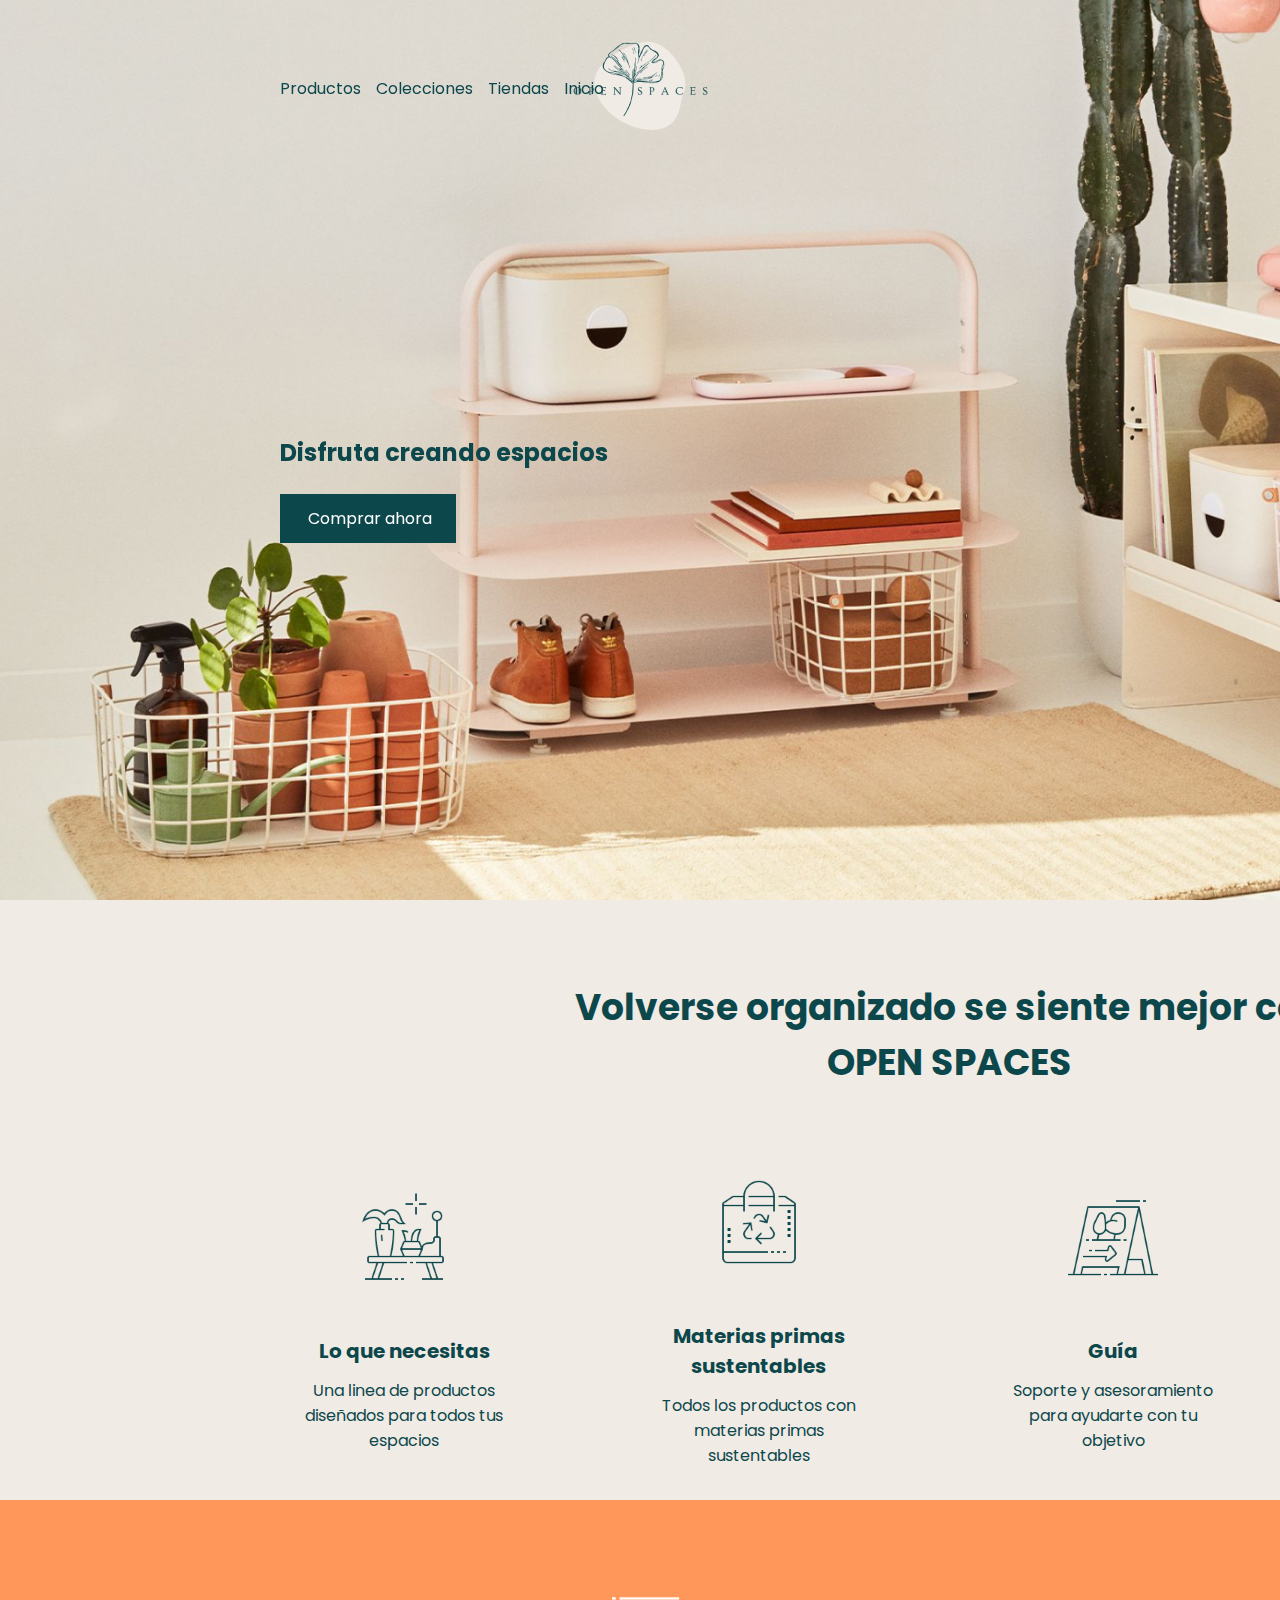
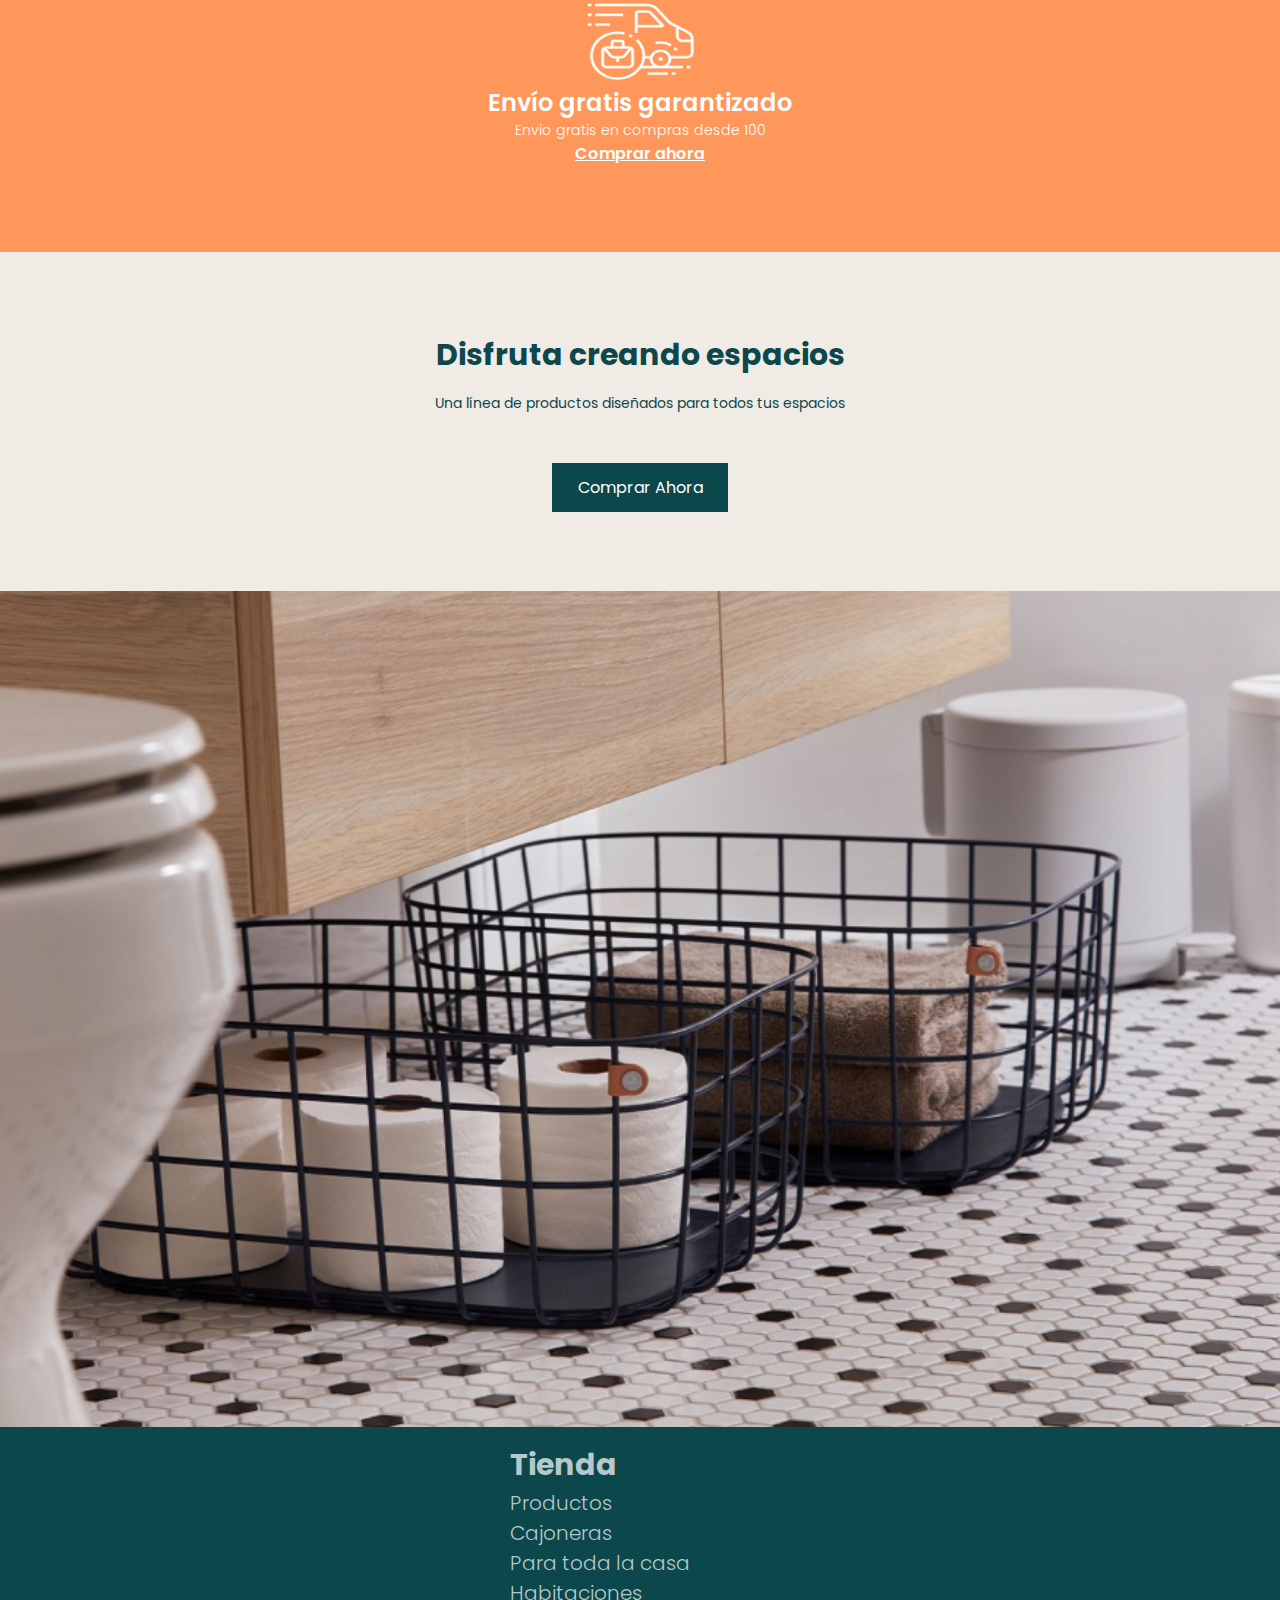
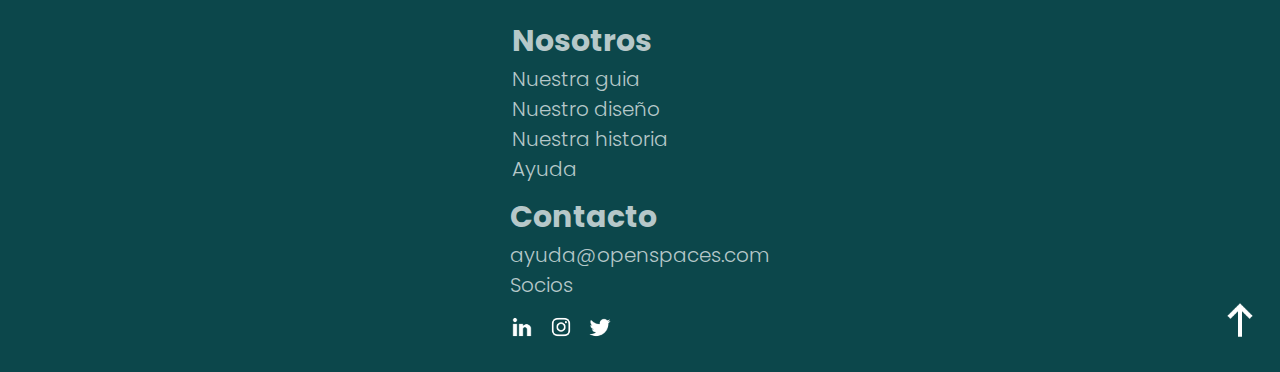
==== docs/index.html @ 7074c09a "module 4 tablet mode done" ====
<!DOCTYPE html>
<html lang="es">
  <head>
    <meta charset="UTF-8" />
    <meta http-equiv="X-UA-Compatible" content="IE=edge" />
    <meta name="viewport" content="width=device-width, initial-scale=1.0" />
    <link rel="preconnect" href="https://fonts.googleapis.com" />
    <link rel="preconnect" href="https://fonts.gstatic.com" crossorigin />
    <link
      href="https://fonts.googleapis.com/css2?family=Hubballi&family=Poppins:wght@400;600&family=Roboto+Slab:wght@300;400&display=swap"
      rel="stylesheet"
    />
    <link rel="stylesheet" href="assets/css/main.css" />
    <title>Evaluation module 1</title>
  </head>
  <body>
    <header class="header">
      <nav class="container">
        <a
          class="container__hamburguer"
          href="https://adalab.es/"
          title="Click here to Adalab's website"
          ><img src="./assets/images/hamburger.png" alt="hamburguer menu icon" />
        </a>

        <ul class="container__menu">
          <li>
            <a
              class="container__menu--menuItem"
              href="https://adalab.es/"
              title="adalab.es"
              >Productos</a
            >
          </li>
          <li>
            <a
              class="container__menu--menuItem"
              href="https://adalab.es/"
              title="adalab.es"
              >Colecciones</a
            >
          </li>
          <li>
            <a
              class="container__menu--menuItem"
              href="https://adalab.es/"
              title="adalab.es"
              >Tiendas</a
            >
          </li>
          <li>
            <a
              class="container__menu--menuItem"
              href="https://adalab.es/"
              title="adalab.es"
              >Inicio</a
            >
          </li>
        </ul>

        <a id="header" class="container__logo"
          ><img src="./assets/images/logo.png" alt="open spaces logo"
        /></a>
      </nav>
      <nav class="module1">
        <h1 class="module1__h1">Disfruta creando espacios</h1>
        <a class="module1__button1" href="https://adalab.es/" title="adalab.es"
          >Comprar ahora</a
        >
      </nav>
    </header>

    <main class="main">
      <section class="module2">
        <div class="module2__title">
          <h2>Volverse organizado se siente mejor con OPEN SPACES</h2>
        </div>

        <div class="module2__gridContainer">
          <article class="module2__gridContainer--article">
            <img src="./assets/images/icon_1.png" alt="dibujo mesa decorada" />
            <h2>Lo que necesitas</h2>
            <p>Una linea de productos diseñados para todos tus espacios</p>
          </article>

          <article class="module2__gridContainer--article">
            <img
              src="./assets/images/Biodegradable bag.png"
              alt="dibujo bolsa biodegradable"
            />
            <h2>Materias primas sustentables</h2>
            <p>Todos los productos con materias primas sustentables</p>
          </article>

          <article class="module2__gridContainer--article">
            <img
              src="./assets/images/Park.png"
              alt="dibujo señal direccion al parque"
            />
            <h2>Guía</h2>
            <p>Soporte y asesoramiento para ayudarte con tu objetivo</p>
          </article>
        </div>
      </section>


      <section class="section3">
        <img
          class="section3__truck"
          src="./assets/images/truck.png"
          alt="truck on the job"
        />
        <h2 class="section3__title">Envío gratis garantizado</h2>
        <h2 class="section3__subtitle">Envio gratis en compras desde 100</h2>
        <a class="section3__button1" href="https://adalab.es/">Comprar ahora</a>
      </section>


      <section class="module4">
        <div class="module4__first">
          <h2>Disfruta creando espacios</h2>
          <p>Una línea de productos diseñados para todos tus espacios</p>
          <a class="module4__first--button3" href="https://adalab.es/"
            >Comprar Ahora
          </a>
        </div>
      </section>
      <section class="section5">
        <div class="section5__bathroom">
          <img
            src="./assets/images/creando-espacios.jpg"
            alt="bathroom floor with baskets"
          />
        </div>
      </section>

    </main>

    <footer class="footer">
      <nav class="footer__shop">
        <h2 class="footer__shop--title">Tienda</h2>
        <ul class="footer__shop--list">
          <li><a href="https://adalab.es">Productos</a></li>

          <li><a href="https://adalab.es">Cajoneras</a></li>

          <li><a href="https://adalab.es">Para toda la casa</a></li>

          <li><a href="https://adalab.es">Habitaciones</a></li>
        </ul>
      </nav>
      <nav class="footer__we">
        <h2 class="footer__we--title">Nosotros</h2>
        <ul class="footer__we--list">
          <li><a href="https://adalab.es">Nuestra guia</a></li>

          <li><a href="https://adalab.es">Nuestro diseño</a></li>

          <li><a href="https://adalab.es">Nuestra historia</a></li>

          <li><a href="https://adalab.es">Ayuda</a></li>
        </ul>
      </nav>

      <nav class="footer__contact">
        <h2 class="footer__contact--title">Contacto</h2>
        <ul>
          <li>ayuda@openspaces.com</li>
          <li><a href="https://adalab.es">Socios</a></li>
        </ul>
        <div class="rrss">
          <a class="rrss__iconorrss" href="https://adalab.es/"
            ><img src="./assets/images/LinkedIn.png" alt="linkdin icon"
          /></a>

          <a class="rrss__iconorrss" href="https://adalab.es/"
            ><img src="./assets/images/instagram.png" alt="instagram icon"
          /></a>

          <a class="rrss__iconorrss" href="https://adalab.es/"
            ><img src="./assets/images/twitter.png" alt="twitter icon"
          /></a>
        </div>
      </nav>
      <a href="#header" class="arrow"><img src="./assets/images/flecha.png" /></a>
    </footer>

  </body>
</html>
---- docs/assets/css/main.css ----
*{box-sizing:border-box;margin:0px;padding:0px}:root{padding:0;margin:0}body{width:100%;height:100%}.module2{background-color:#f0ebe5;color:#0c474b;display:grid;grid-template-columns:1fr;font-family:"Poppins",sans-serif}.module2__title{text-align:center;margin:41px 47px 0 45px}.module2__title h2{font-size:24px;margin-bottom:37px}.module2__gridContainer{display:grid;grid-gap:18px;align-items:center;justify-content:center;text-align:center}.module2__gridContainer--article{width:208px}.module2__gridContainer--article img{width:90px;height:90px;margin-bottom:47px}.module2__gridContainer--article h2{font-size:20px;margin-bottom:12px}.module2__gridContainer--article p{font-size:16px;margin-bottom:18px}.section3{background-color:#ff975a;font-family:"Poppins",sans-serif;color:#fff;-webkit-text-decoration-style:none;text-decoration-style:none;height:352px;display:flex;flex-direction:column;justify-content:center;align-items:center;text-align:center}.section3__truck{height:98px;width:112px}.section3__title{font-size:24px;font-weight:600}.section3__subtitle{font-size:14px;font-weight:300}.section3__button1{font-size:16px;font-weight:600;color:#fff}.module4{font-family:"Poppins",sans-serif;display:flex;flex-direction:column;justify-content:center;align-items:center}.module4__first{height:339px;width:100%;background-color:#f0ebe5;color:#0c474b;display:flex;flex-direction:column;justify-content:center;align-items:center;text-align:center}.module4__first--button3{background-color:#0c474b;color:#fff;font-size:16px;text-decoration:none;width:176px;padding:12px 24px 12px 24px;margin-top:24px}.module4__first h2{font-size:24px;padding-left:27px;padding-right:27px;margin-bottom:15px}.module4__first p{margin-bottom:25px;font-size:14px}.section5__bathroom{display:inline-block}.section5__bathroom img{width:100%}.section5__bathroom{display:flex}.section5__bathroom img{width:100%}@media (min-width: 768px){.module1{justify-content:flex-start;align-items:flex-start;text-align:right;margin-left:147px;width:430px;height:112px}.module1__title{font-size:36px;text-align:left}.module2{grid-template-rows:1fr 1fr;height:600px}.module2__gridContainer{grid-template-columns:1fr 1fr 1fr;text-align:center;padding:50px;padding-bottom:73px}.module2__title{margin-top:80px}.module4__first h2{font-size:30px}}@media (min-width: 768px) and (min-width: 1200px){.module2__gridContainer{margin-left:250px}.module2__title{margin-left:550px}.module2__title h2{width:799px;font-size:36px}.module4{flex-direction:row;justify-content:center}}.header{width:100%;background-image:url(../images/header.jpg);height:100vh;position:relative;background-position-x:center;background-size:cover;background-repeat:no-repeat;background-color:transparent}.container{width:100%;display:flex;flex-direction:row;justify-content:space-between}.container__hamburguer{width:40px;height:40px;position:fixed;top:55px;left:33px}.container__hamburguer img{width:24px;height:24px}.container__logo{width:100%;display:flex;flex-direction:row;justify-content:center;align-items:center;position:center}.container__logo img{width:213px;height:96px;margin-top:19px}.module1{font-family:"Poppins",sans-serif;display:flex;flex-direction:column;align-items:center;position:relative;bottom:-300px}.module1__h1{text-align:center;color:#0c474b;font-size:24px}.module1__button1{background-color:#0c474b;color:#fff;font-size:16px;text-decoration:none;width:176px;padding:12px 24px 12px 24px;margin-top:24px}.container__menu{display:none}@media (min-width: 768px){.container__hamburguer{display:flex;top:75px;left:82px}.container__logo img{justify-content:flex-start;margin-top:39px;position:center}.container .module1{justify-items:flex-start}}@media (min-width: 1200px){.container__hamburguer{display:none}.container__menu{display:flex;flex-direction:row;justify-content:center;align-items:center;font-family:"Poppins",sans-serif;font-size:16px;position:fixed;top:76px;left:280px}.container__menu li{color:#0c474b;text-decoration:none;list-style:none;margin-right:15px}.container__menu a{text-decoration:none;color:#0c474b}.module1{margin-left:280px;align-items:flex-start}}.footer{position:relative;width:100%;height:545px;display:flex;flex-direction:column;justify-content:flex-start;align-items:center;text-align:start;background-color:#0c474b;color:#b6c8c9;font-family:"Poppins",sans-serif;padding-top:15px;padding-bottom:30px}.footer__shop{font-size:20px;padding-bottom:10px;padding-right:80px}.footer__we{font-size:20px;padding-bottom:10px;padding-right:100px}.footer__contact{font-size:20px;padding-bottom:10px}.rrss{padding-top:15px;display:flex;flex-direction:row;justify-content:flex-start;list-style:none}.rrss__iconorrss img{width:24px;height:24px;margin-right:15px}.footer__shop li{list-style:none;text-decoration:none;font-weight:300}.footer__shop a{text-decoration:none;color:#b6c8c9}.footer__we li{list-style:none;text-decoration:none;font-weight:300}.footer__we a{text-decoration:none;color:#b6c8c9}.footer__contact li{list-style:none;font-weight:300}.footer__contact a{text-decoration:none;color:#b6c8c9}.arrow{position:absolute;bottom:20px;right:15px;display:block}.arrow img{width:50px}
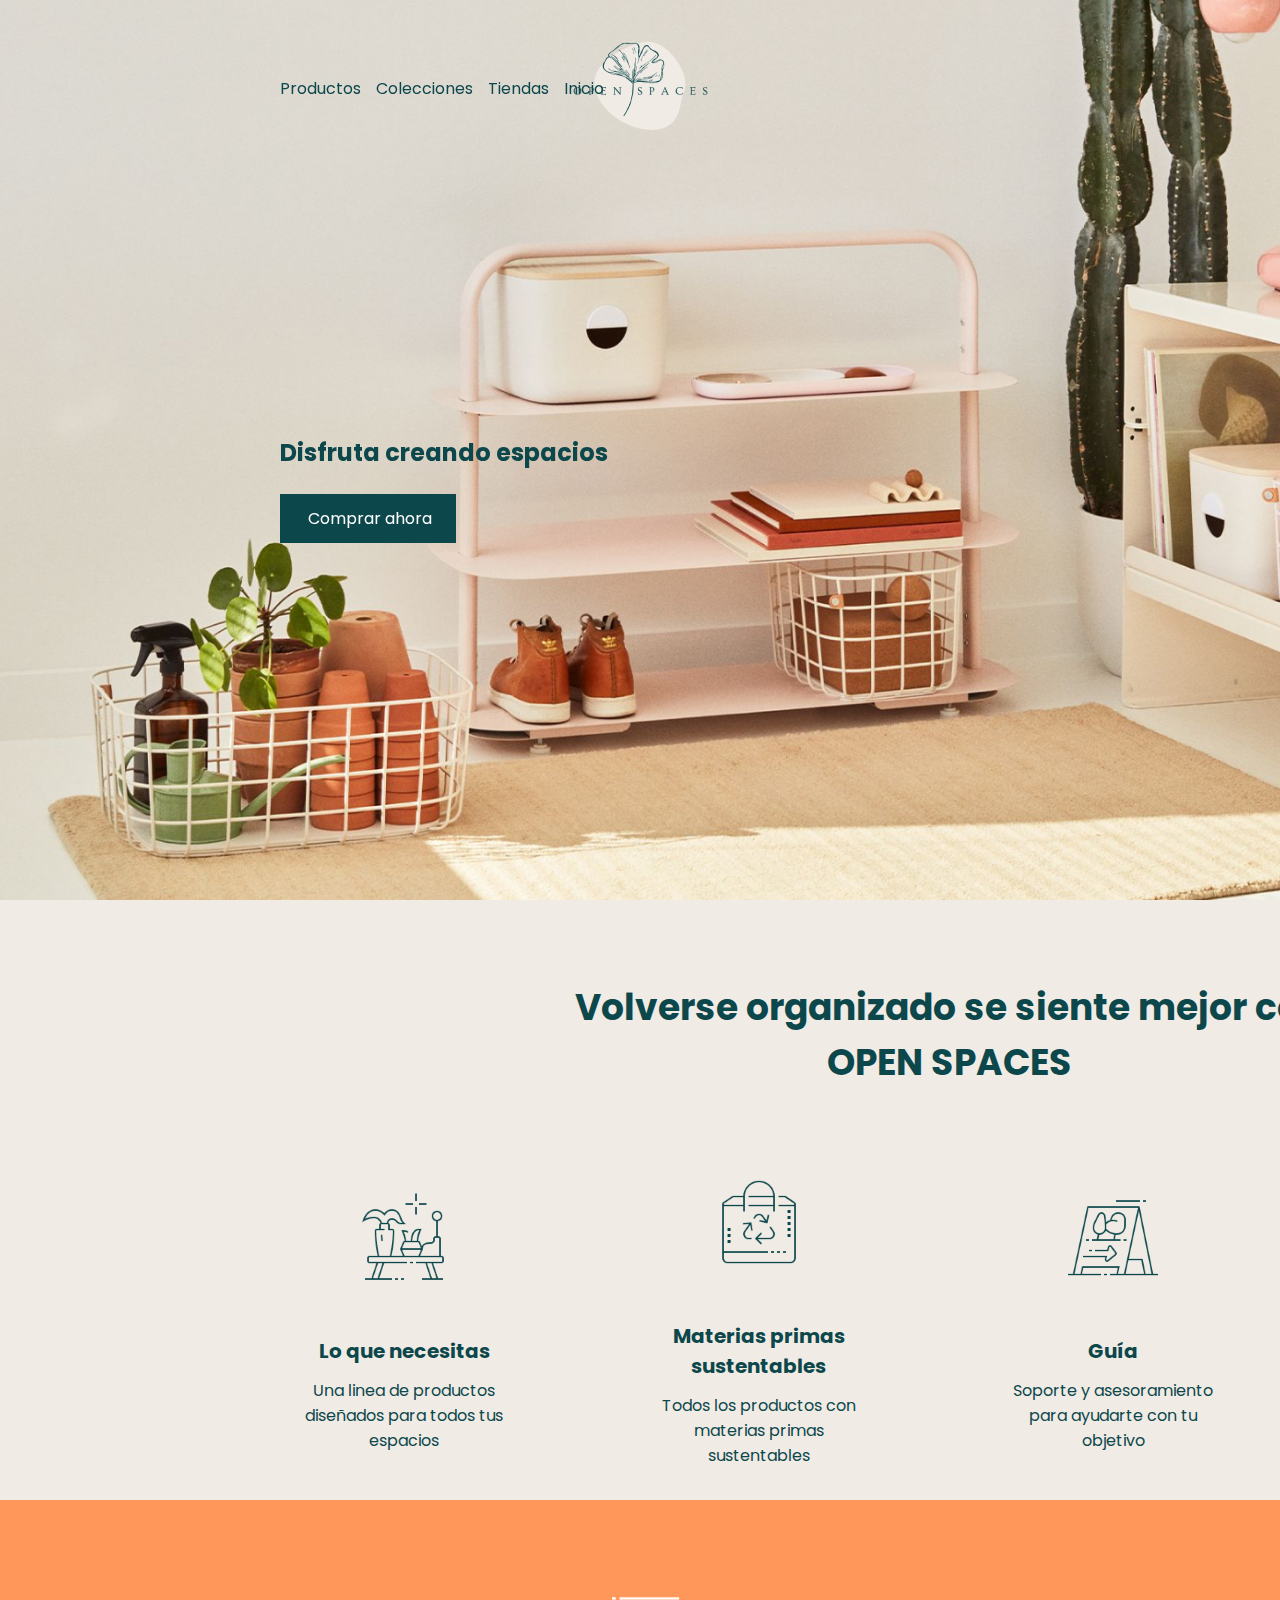
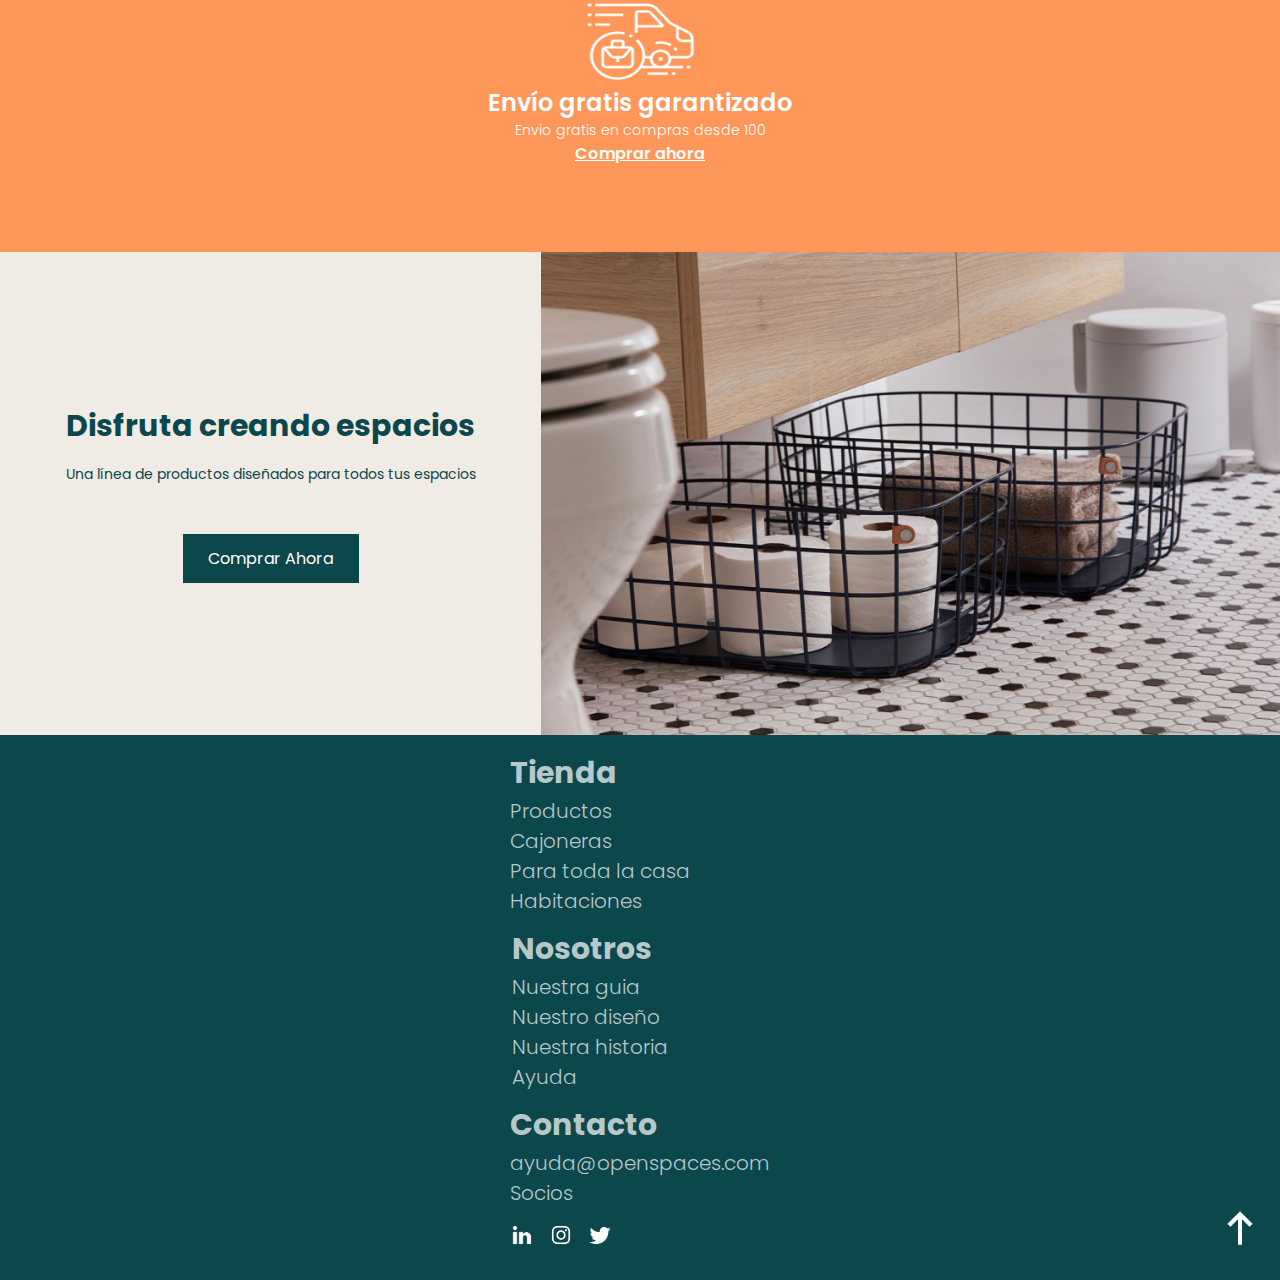
==== commit 7373c89b: "module 4 responsive done" ====
--- a/docs/index.html
+++ b/docs/index.html
@@ -124,8 +124,6 @@
             >Comprar Ahora
           </a>
         </div>
-      </section>
-      <section class="section5">
         <div class="section5__bathroom">
           <img
             src="./assets/images/creando-espacios.jpg"
--- a/docs/assets/css/main.css
+++ b/docs/assets/css/main.css
@@ -1 +1 @@
-*{box-sizing:border-box;margin:0px;padding:0px}:root{padding:0;margin:0}body{width:100%;height:100%}.module2{background-color:#f0ebe5;color:#0c474b;display:grid;grid-template-columns:1fr;font-family:"Poppins",sans-serif}.module2__title{text-align:center;margin:41px 47px 0 45px}.module2__title h2{font-size:24px;margin-bottom:37px}.module2__gridContainer{display:grid;grid-gap:18px;align-items:center;justify-content:center;text-align:center}.module2__gridContainer--article{width:208px}.module2__gridContainer--article img{width:90px;height:90px;margin-bottom:47px}.module2__gridContainer--article h2{font-size:20px;margin-bottom:12px}.module2__gridContainer--article p{font-size:16px;margin-bottom:18px}.section3{background-color:#ff975a;font-family:"Poppins",sans-serif;color:#fff;-webkit-text-decoration-style:none;text-decoration-style:none;height:352px;display:flex;flex-direction:column;justify-content:center;align-items:center;text-align:center}.section3__truck{height:98px;width:112px}.section3__title{font-size:24px;font-weight:600}.section3__subtitle{font-size:14px;font-weight:300}.section3__button1{font-size:16px;font-weight:600;color:#fff}.module4{font-family:"Poppins",sans-serif;display:flex;flex-direction:column;justify-content:center;align-items:center}.module4__first{height:339px;width:100%;background-color:#f0ebe5;color:#0c474b;display:flex;flex-direction:column;justify-content:center;align-items:center;text-align:center}.module4__first--button3{background-color:#0c474b;color:#fff;font-size:16px;text-decoration:none;width:176px;padding:12px 24px 12px 24px;margin-top:24px}.module4__first h2{font-size:24px;padding-left:27px;padding-right:27px;margin-bottom:15px}.module4__first p{margin-bottom:25px;font-size:14px}.section5__bathroom{display:inline-block}.section5__bathroom img{width:100%}.section5__bathroom{display:flex}.section5__bathroom img{width:100%}@media (min-width: 768px){.module1{justify-content:flex-start;align-items:flex-start;text-align:right;margin-left:147px;width:430px;height:112px}.module1__title{font-size:36px;text-align:left}.module2{grid-template-rows:1fr 1fr;height:600px}.module2__gridContainer{grid-template-columns:1fr 1fr 1fr;text-align:center;padding:50px;padding-bottom:73px}.module2__title{margin-top:80px}.module4__first h2{font-size:30px}}@media (min-width: 768px) and (min-width: 1200px){.module2__gridContainer{margin-left:250px}.module2__title{margin-left:550px}.module2__title h2{width:799px;font-size:36px}.module4{flex-direction:row;justify-content:center}}.header{width:100%;background-image:url(../images/header.jpg);height:100vh;position:relative;background-position-x:center;background-size:cover;background-repeat:no-repeat;background-color:transparent}.container{width:100%;display:flex;flex-direction:row;justify-content:space-between}.container__hamburguer{width:40px;height:40px;position:fixed;top:55px;left:33px}.container__hamburguer img{width:24px;height:24px}.container__logo{width:100%;display:flex;flex-direction:row;justify-content:center;align-items:center;position:center}.container__logo img{width:213px;height:96px;margin-top:19px}.module1{font-family:"Poppins",sans-serif;display:flex;flex-direction:column;align-items:center;position:relative;bottom:-300px}.module1__h1{text-align:center;color:#0c474b;font-size:24px}.module1__button1{background-color:#0c474b;color:#fff;font-size:16px;text-decoration:none;width:176px;padding:12px 24px 12px 24px;margin-top:24px}.container__menu{display:none}@media (min-width: 768px){.container__hamburguer{display:flex;top:75px;left:82px}.container__logo img{justify-content:flex-start;margin-top:39px;position:center}.container .module1{justify-items:flex-start}}@media (min-width: 1200px){.container__hamburguer{display:none}.container__menu{display:flex;flex-direction:row;justify-content:center;align-items:center;font-family:"Poppins",sans-serif;font-size:16px;position:fixed;top:76px;left:280px}.container__menu li{color:#0c474b;text-decoration:none;list-style:none;margin-right:15px}.container__menu a{text-decoration:none;color:#0c474b}.module1{margin-left:280px;align-items:flex-start}}.footer{position:relative;width:100%;height:545px;display:flex;flex-direction:column;justify-content:flex-start;align-items:center;text-align:start;background-color:#0c474b;color:#b6c8c9;font-family:"Poppins",sans-serif;padding-top:15px;padding-bottom:30px}.footer__shop{font-size:20px;padding-bottom:10px;padding-right:80px}.footer__we{font-size:20px;padding-bottom:10px;padding-right:100px}.footer__contact{font-size:20px;padding-bottom:10px}.rrss{padding-top:15px;display:flex;flex-direction:row;justify-content:flex-start;list-style:none}.rrss__iconorrss img{width:24px;height:24px;margin-right:15px}.footer__shop li{list-style:none;text-decoration:none;font-weight:300}.footer__shop a{text-decoration:none;color:#b6c8c9}.footer__we li{list-style:none;text-decoration:none;font-weight:300}.footer__we a{text-decoration:none;color:#b6c8c9}.footer__contact li{list-style:none;font-weight:300}.footer__contact a{text-decoration:none;color:#b6c8c9}.arrow{position:absolute;bottom:20px;right:15px;display:block}.arrow img{width:50px}
+*{box-sizing:border-box;margin:0px;padding:0px}:root{padding:0;margin:0}body{width:100%;height:100%}.module2{background-color:#f0ebe5;color:#0c474b;display:grid;grid-template-columns:1fr;font-family:"Poppins",sans-serif}.module2__title{text-align:center;margin:41px 47px 0 45px}.module2__title h2{font-size:24px;margin-bottom:37px}.module2__gridContainer{display:grid;grid-gap:18px;align-items:center;justify-content:center;text-align:center}.module2__gridContainer--article{width:208px}.module2__gridContainer--article img{width:90px;height:90px;margin-bottom:47px}.module2__gridContainer--article h2{font-size:20px;margin-bottom:12px}.module2__gridContainer--article p{font-size:16px;margin-bottom:18px}.section3{background-color:#ff975a;font-family:"Poppins",sans-serif;color:#fff;-webkit-text-decoration-style:none;text-decoration-style:none;height:352px;display:flex;flex-direction:column;justify-content:center;align-items:center;text-align:center}.section3__truck{height:98px;width:112px}.section3__title{font-size:24px;font-weight:600}.section3__subtitle{font-size:14px;font-weight:300}.section3__button1{font-size:16px;font-weight:600;color:#fff}.module4{font-family:"Poppins",sans-serif;display:flex;flex-direction:column;justify-content:center;align-items:center}.module4__first{height:339px;width:100%;background-color:#f0ebe5;color:#0c474b;display:flex;flex-direction:column;justify-content:center;align-items:center;text-align:center}.module4__first--button3{background-color:#0c474b;color:#fff;font-size:16px;text-decoration:none;width:176px;padding:12px 24px 12px 24px;margin-top:24px}.module4__first h2{font-size:24px;padding-left:27px;padding-right:27px;margin-bottom:15px}.module4__first p{margin-bottom:25px;font-size:14px}.section5__bathroom{display:flex}.section5__bathroom img{width:100%}.section5__bathroom{display:flex}.section5__bathroom img{width:100%}@media (min-width: 768px){.module1{justify-content:flex-start;align-items:flex-start;text-align:right;margin-left:147px;width:430px;height:112px}.module1__title{font-size:36px;text-align:left}.module2{grid-template-rows:1fr 1fr;height:600px}.module2__gridContainer{grid-template-columns:1fr 1fr 1fr;text-align:center;padding:50px;padding-bottom:73px}.module2__title{margin-top:80px}.module4__first h2{font-size:30px}}@media (min-width: 768px) and (min-width: 1200px){.module2__gridContainer{margin-left:250px}.module2__title{margin-left:550px}.module2__title h2{width:799px;font-size:36px}.module4{background-color:#f0ebe5;display:flex;flex-direction:row}.module4__first{width:50%;height:100%}}.header{width:100%;background-image:url(../images/header.jpg);height:100vh;position:relative;background-position-x:center;background-size:cover;background-repeat:no-repeat;background-color:transparent}.container{width:100%;display:flex;flex-direction:row;justify-content:space-between}.container__hamburguer{width:40px;height:40px;position:fixed;top:55px;left:33px}.container__hamburguer img{width:24px;height:24px}.container__logo{width:100%;display:flex;flex-direction:row;justify-content:center;align-items:center;position:center}.container__logo img{width:213px;height:96px;margin-top:19px}.module1{font-family:"Poppins",sans-serif;display:flex;flex-direction:column;align-items:center;position:relative;bottom:-300px}.module1__h1{text-align:center;color:#0c474b;font-size:24px}.module1__button1{background-color:#0c474b;color:#fff;font-size:16px;text-decoration:none;width:176px;padding:12px 24px 12px 24px;margin-top:24px}.container__menu{display:none}@media (min-width: 768px){.container__hamburguer{display:flex;top:75px;left:82px}.container__logo img{justify-content:flex-start;margin-top:39px;position:center}.container .module1{justify-items:flex-start}}@media (min-width: 1200px){.container__hamburguer{display:none}.container__menu{display:flex;flex-direction:row;justify-content:center;align-items:center;font-family:"Poppins",sans-serif;font-size:16px;position:fixed;top:76px;left:280px}.container__menu li{color:#0c474b;text-decoration:none;list-style:none;margin-right:15px}.container__menu a{text-decoration:none;color:#0c474b}.module1{margin-left:280px;align-items:flex-start}}.footer{position:relative;width:100%;height:545px;display:flex;flex-direction:column;justify-content:flex-start;align-items:center;text-align:start;background-color:#0c474b;color:#b6c8c9;font-family:"Poppins",sans-serif;padding-top:15px;padding-bottom:30px}.footer__shop{font-size:20px;padding-bottom:10px;padding-right:80px}.footer__we{font-size:20px;padding-bottom:10px;padding-right:100px}.footer__contact{font-size:20px;padding-bottom:10px}.rrss{padding-top:15px;display:flex;flex-direction:row;justify-content:flex-start;list-style:none}.rrss__iconorrss img{width:24px;height:24px;margin-right:15px}.footer__shop li{list-style:none;text-decoration:none;font-weight:300}.footer__shop a{text-decoration:none;color:#b6c8c9}.footer__we li{list-style:none;text-decoration:none;font-weight:300}.footer__we a{text-decoration:none;color:#b6c8c9}.footer__contact li{list-style:none;font-weight:300}.footer__contact a{text-decoration:none;color:#b6c8c9}.arrow{position:absolute;bottom:20px;right:15px;display:block}.arrow img{width:50px}
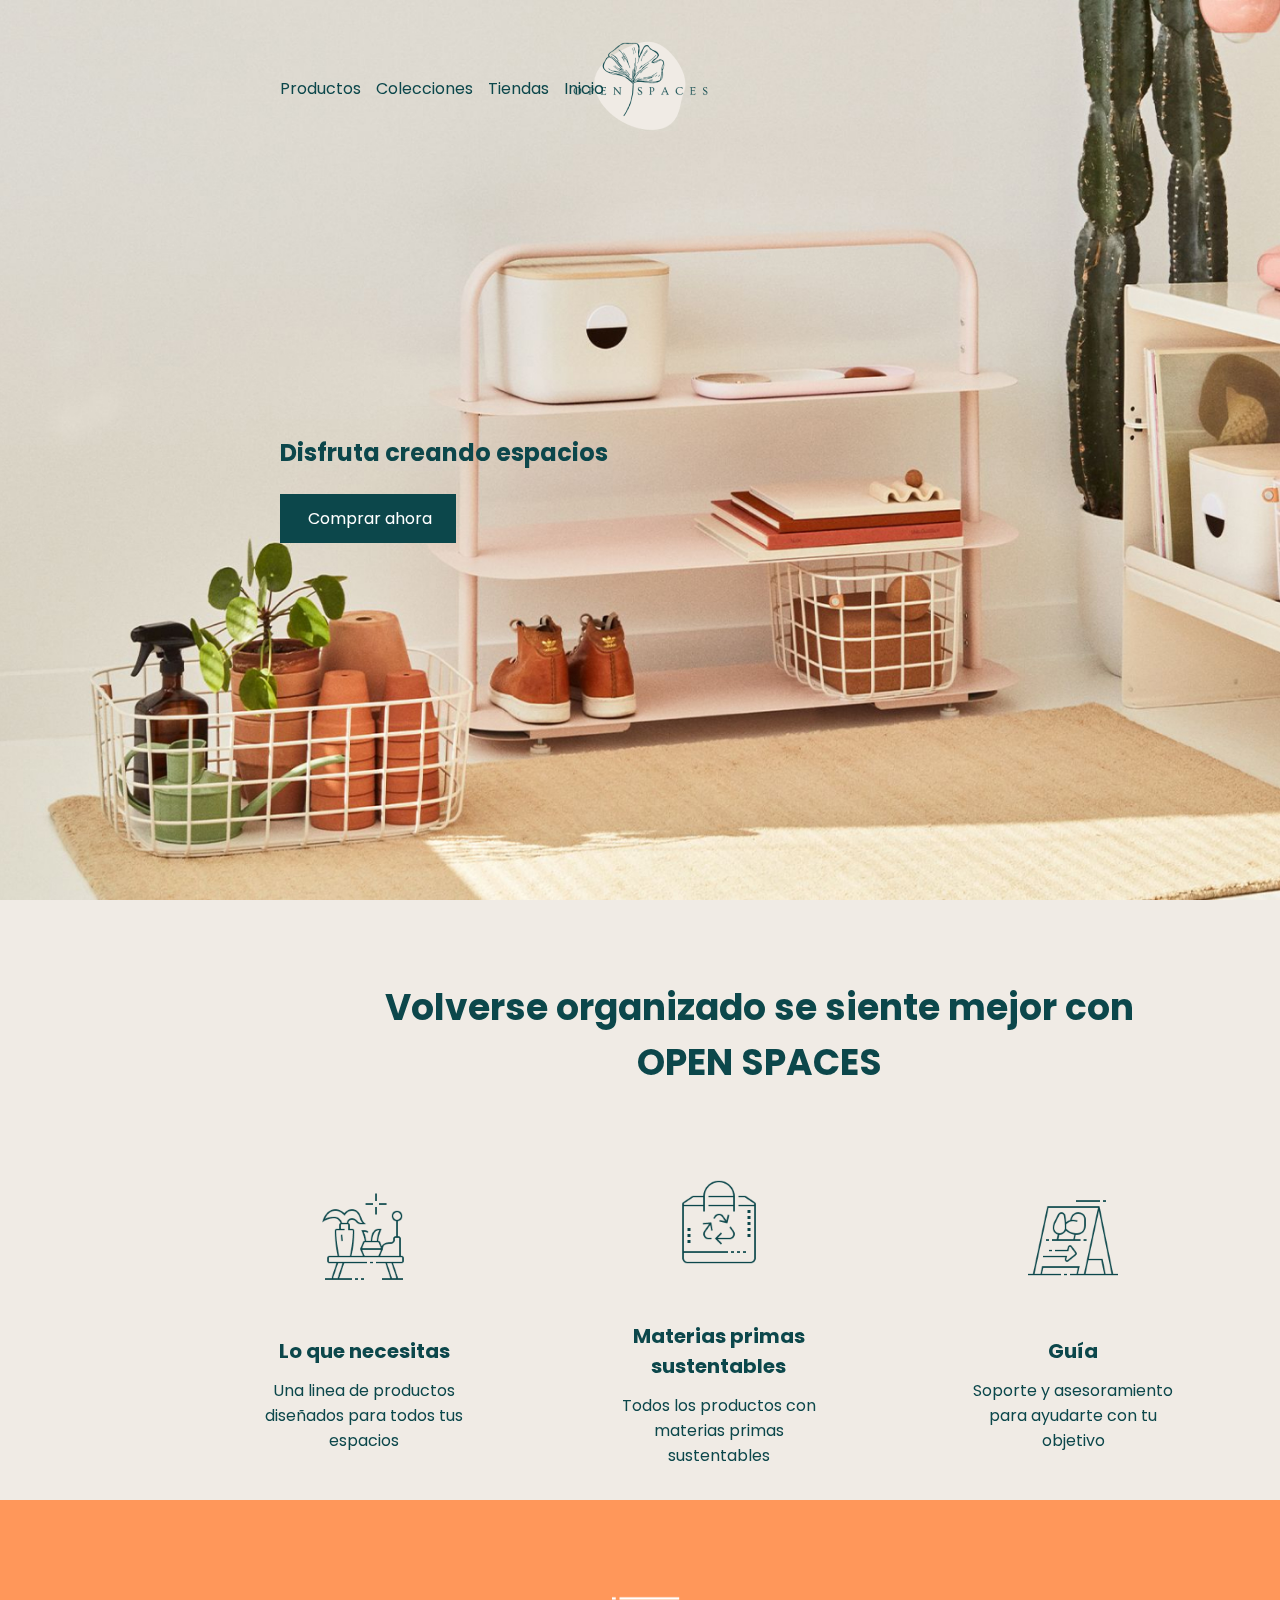
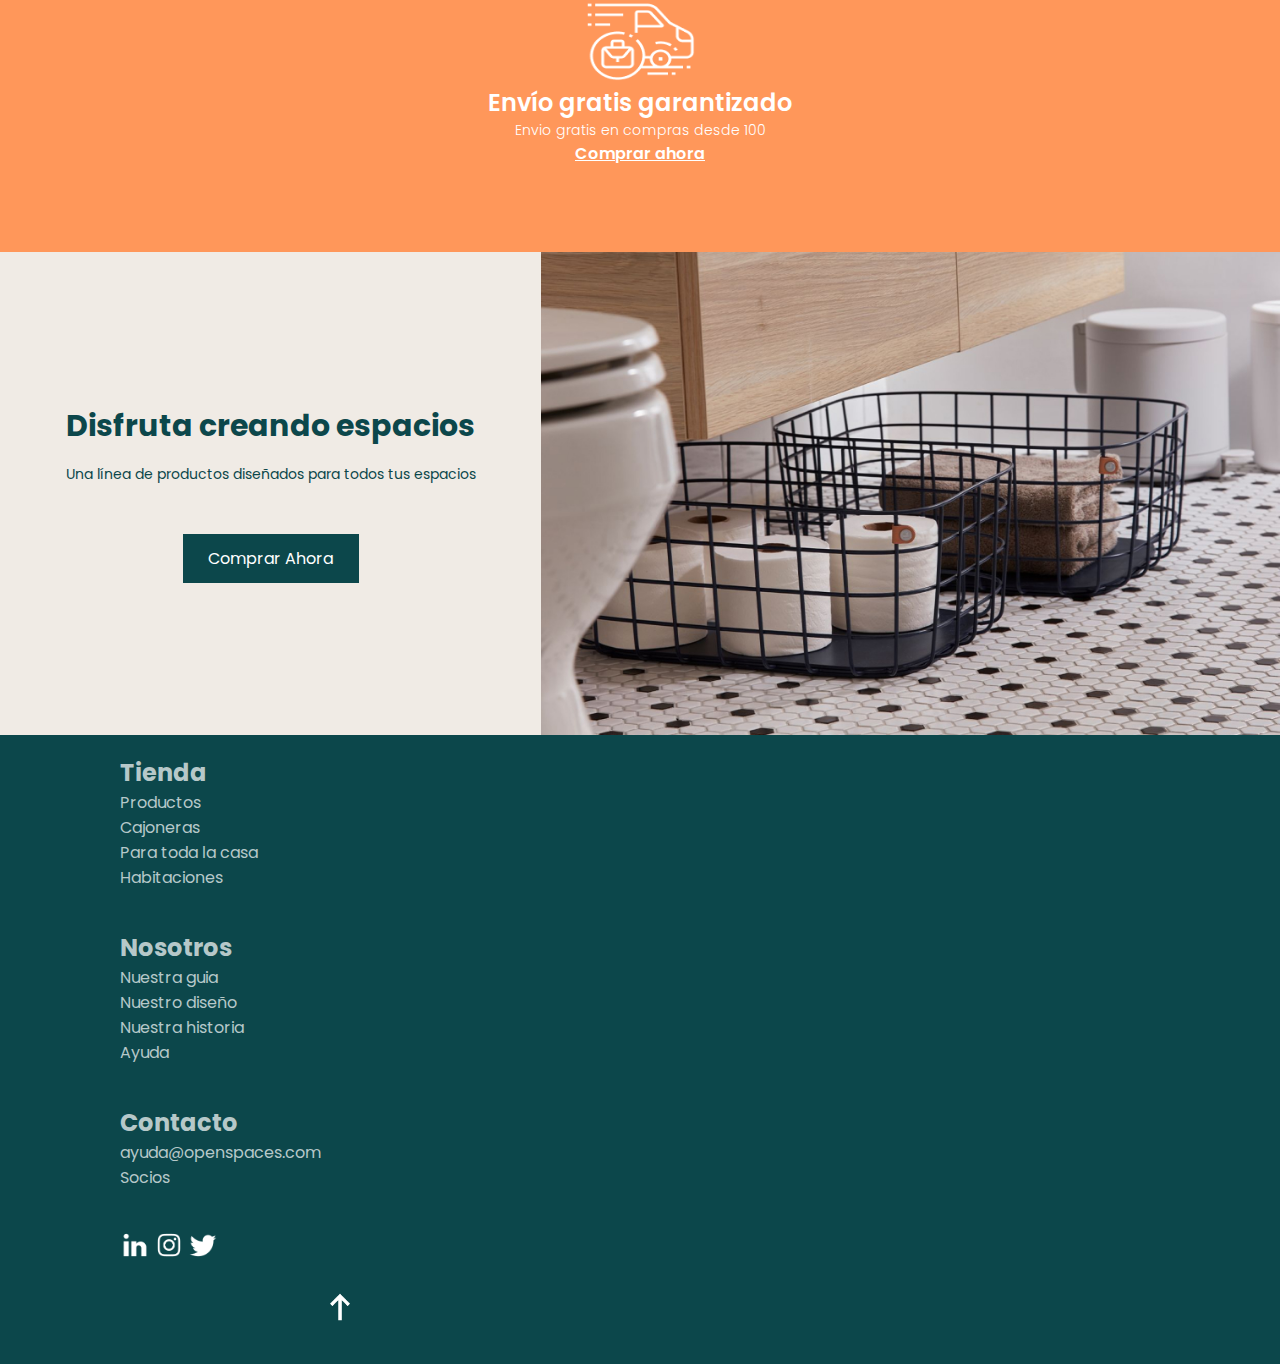
==== commit 386922f3: "finish footer movile" ====
--- a/docs/index.html
+++ b/docs/index.html
@@ -166,6 +166,9 @@
           <li>ayuda@openspaces.com</li>
           <li><a href="https://adalab.es">Socios</a></li>
         </ul>
+      </nav>
+
+      <nav>
         <div class="rrss">
           <a class="rrss__iconorrss" href="https://adalab.es/"
             ><img src="./assets/images/LinkedIn.png" alt="linkdin icon"
--- a/docs/assets/css/main.css
+++ b/docs/assets/css/main.css
@@ -1 +1 @@
-*{box-sizing:border-box;margin:0px;padding:0px}:root{padding:0;margin:0}body{width:100%;height:100%}.module2{background-color:#f0ebe5;color:#0c474b;display:grid;grid-template-columns:1fr;font-family:"Poppins",sans-serif}.module2__title{text-align:center;margin:41px 47px 0 45px}.module2__title h2{font-size:24px;margin-bottom:37px}.module2__gridContainer{display:grid;grid-gap:18px;align-items:center;justify-content:center;text-align:center}.module2__gridContainer--article{width:208px}.module2__gridContainer--article img{width:90px;height:90px;margin-bottom:47px}.module2__gridContainer--article h2{font-size:20px;margin-bottom:12px}.module2__gridContainer--article p{font-size:16px;margin-bottom:18px}.section3{background-color:#ff975a;font-family:"Poppins",sans-serif;color:#fff;-webkit-text-decoration-style:none;text-decoration-style:none;height:352px;display:flex;flex-direction:column;justify-content:center;align-items:center;text-align:center}.section3__truck{height:98px;width:112px}.section3__title{font-size:24px;font-weight:600}.section3__subtitle{font-size:14px;font-weight:300}.section3__button1{font-size:16px;font-weight:600;color:#fff}.module4{font-family:"Poppins",sans-serif;display:flex;flex-direction:column;justify-content:center;align-items:center}.module4__first{height:339px;width:100%;background-color:#f0ebe5;color:#0c474b;display:flex;flex-direction:column;justify-content:center;align-items:center;text-align:center}.module4__first--button3{background-color:#0c474b;color:#fff;font-size:16px;text-decoration:none;width:176px;padding:12px 24px 12px 24px;margin-top:24px}.module4__first h2{font-size:24px;padding-left:27px;padding-right:27px;margin-bottom:15px}.module4__first p{margin-bottom:25px;font-size:14px}.section5__bathroom{display:flex}.section5__bathroom img{width:100%}.section5__bathroom{display:flex}.section5__bathroom img{width:100%}@media (min-width: 768px){.module1{justify-content:flex-start;align-items:flex-start;text-align:right;margin-left:147px;width:430px;height:112px}.module1__title{font-size:36px;text-align:left}.module2{grid-template-rows:1fr 1fr;height:600px}.module2__gridContainer{grid-template-columns:1fr 1fr 1fr;text-align:center;padding:50px;padding-bottom:73px}.module2__title{margin-top:80px}.module4__first h2{font-size:30px}}@media (min-width: 768px) and (min-width: 1200px){.module2__gridContainer{margin-left:250px}.module2__title{margin-left:550px}.module2__title h2{width:799px;font-size:36px}.module4{background-color:#f0ebe5;display:flex;flex-direction:row}.module4__first{width:50%;height:100%}}.header{width:100%;background-image:url(../images/header.jpg);height:100vh;position:relative;background-position-x:center;background-size:cover;background-repeat:no-repeat;background-color:transparent}.container{width:100%;display:flex;flex-direction:row;justify-content:space-between}.container__hamburguer{width:40px;height:40px;position:fixed;top:55px;left:33px}.container__hamburguer img{width:24px;height:24px}.container__logo{width:100%;display:flex;flex-direction:row;justify-content:center;align-items:center;position:center}.container__logo img{width:213px;height:96px;margin-top:19px}.module1{font-family:"Poppins",sans-serif;display:flex;flex-direction:column;align-items:center;position:relative;bottom:-300px}.module1__h1{text-align:center;color:#0c474b;font-size:24px}.module1__button1{background-color:#0c474b;color:#fff;font-size:16px;text-decoration:none;width:176px;padding:12px 24px 12px 24px;margin-top:24px}.container__menu{display:none}@media (min-width: 768px){.container__hamburguer{display:flex;top:75px;left:82px}.container__logo img{justify-content:flex-start;margin-top:39px;position:center}.container .module1{justify-items:flex-start}}@media (min-width: 1200px){.container__hamburguer{display:none}.container__menu{display:flex;flex-direction:row;justify-content:center;align-items:center;font-family:"Poppins",sans-serif;font-size:16px;position:fixed;top:76px;left:280px}.container__menu li{color:#0c474b;text-decoration:none;list-style:none;margin-right:15px}.container__menu a{text-decoration:none;color:#0c474b}.module1{margin-left:280px;align-items:flex-start}}.footer{position:relative;width:100%;height:545px;display:flex;flex-direction:column;justify-content:flex-start;align-items:center;text-align:start;background-color:#0c474b;color:#b6c8c9;font-family:"Poppins",sans-serif;padding-top:15px;padding-bottom:30px}.footer__shop{font-size:20px;padding-bottom:10px;padding-right:80px}.footer__we{font-size:20px;padding-bottom:10px;padding-right:100px}.footer__contact{font-size:20px;padding-bottom:10px}.rrss{padding-top:15px;display:flex;flex-direction:row;justify-content:flex-start;list-style:none}.rrss__iconorrss img{width:24px;height:24px;margin-right:15px}.footer__shop li{list-style:none;text-decoration:none;font-weight:300}.footer__shop a{text-decoration:none;color:#b6c8c9}.footer__we li{list-style:none;text-decoration:none;font-weight:300}.footer__we a{text-decoration:none;color:#b6c8c9}.footer__contact li{list-style:none;font-weight:300}.footer__contact a{text-decoration:none;color:#b6c8c9}.arrow{position:absolute;bottom:20px;right:15px;display:block}.arrow img{width:50px}
+*{box-sizing:border-box;margin:0px;padding:0px}:root{padding:0;margin:0}body{width:100%;height:100%}.module2{background-color:#f0ebe5;color:#0c474b;display:grid;grid-template-columns:1fr;font-family:"Poppins",sans-serif}.module2__title{text-align:center;margin:41px 47px 0 45px}.module2__title h2{font-size:24px;margin-bottom:37px}.module2__gridContainer{display:grid;grid-gap:18px;align-items:center;justify-content:center;text-align:center}.module2__gridContainer--article{width:208px}.module2__gridContainer--article img{width:90px;height:90px;margin-bottom:47px}.module2__gridContainer--article h2{font-size:20px;margin-bottom:12px}.module2__gridContainer--article p{font-size:16px;margin-bottom:18px}.section3{background-color:#ff975a;font-family:"Poppins",sans-serif;color:#fff;-webkit-text-decoration-style:none;text-decoration-style:none;height:352px;display:flex;flex-direction:column;justify-content:center;align-items:center;text-align:center}.section3__truck{height:98px;width:112px}.section3__title{font-size:24px;font-weight:600}.section3__subtitle{font-size:14px;font-weight:300}.section3__button1{font-size:16px;font-weight:600;color:#fff}.module4{font-family:"Poppins",sans-serif;display:flex;flex-direction:column;justify-content:center;align-items:center}.module4__first{height:339px;width:100%;background-color:#f0ebe5;color:#0c474b;display:flex;flex-direction:column;justify-content:center;align-items:center;text-align:center}.module4__first--button3{background-color:#0c474b;color:#fff;font-size:16px;text-decoration:none;width:176px;padding:12px 24px 12px 24px;margin-top:24px}.module4__first h2{font-size:24px;padding-left:27px;padding-right:27px;margin-bottom:15px}.module4__first p{margin-bottom:25px;font-size:14px}.section5__bathroom{display:flex}.section5__bathroom img{width:100%}.section5__bathroom{display:flex}.section5__bathroom img{width:100%}@media (min-width: 768px){.module1{justify-content:flex-start;align-items:flex-start;text-align:right;margin-left:147px;width:430px;height:112px}.module1__title{font-size:36px;text-align:left}.module2{grid-template-rows:1fr 1fr;height:600px}.module2__gridContainer{grid-template-columns:1fr 1fr 1fr;text-align:center;padding:50px;padding-bottom:73px}.module2__title{margin-top:80px}.module4__first h2{font-size:30px}}@media (min-width: 768px) and (min-width: 1200px){.module2__gridContainer{margin-left:250px;transform:translateX(-40px)}.module2__title{margin-left:550px}.module2__title h2{width:799px;font-size:36px;transform:translateX(-190px)}.module4{background-color:#f0ebe5;display:flex;flex-direction:row}.module4__first{width:50%;height:100%}}.header{width:100%;background-image:url(../images/header.jpg);height:100vh;position:relative;background-position-x:center;background-size:cover;background-repeat:no-repeat;background-color:transparent}.container{width:100%;display:flex;flex-direction:row;justify-content:space-between}.container__hamburguer{width:40px;height:40px;position:fixed;top:55px;left:33px}.container__hamburguer img{width:24px;height:24px}.container__logo{width:100%;display:flex;flex-direction:row;justify-content:center;align-items:center;position:center}.container__logo img{width:213px;height:96px;margin-top:19px}.module1{font-family:"Poppins",sans-serif;display:flex;flex-direction:column;align-items:center;position:relative;bottom:-300px}.module1__h1{text-align:center;color:#0c474b;font-size:24px}.module1__button1{background-color:#0c474b;color:#fff;font-size:16px;text-decoration:none;width:176px;padding:12px 24px 12px 24px;margin-top:24px}.container__menu{display:none}@media (min-width: 768px){.container__hamburguer{display:flex;top:75px;left:82px}.container__logo img{justify-content:flex-start;margin-top:39px;position:center}.container .module1{justify-items:flex-start}}@media (min-width: 1200px){.container__hamburguer{display:none}.container__menu{display:flex;flex-direction:row;justify-content:center;align-items:center;font-family:"Poppins",sans-serif;font-size:16px;position:fixed;top:76px;left:280px}.container__menu li{color:#0c474b;text-decoration:none;list-style:none;margin-right:15px}.container__menu a{text-decoration:none;color:#0c474b}.module1{margin-left:280px;align-items:flex-start}}.footer{width:100%;height:-webkit-fit-content;height:-moz-fit-content;height:fit-content;background-color:#0c474b;display:flex;flex-direction:column;align-items:flex-start;color:#b6c8c9;font-family:"Poppins",sans-serif}.footer__shop{margin-left:100px;padding:20px}.footer__we{margin-left:100px;padding:20px}.footer__contact{margin-left:100px;padding:20px}.footer__shop--list a{color:#b6c8c9;text-decoration:none}.footer__shop--list li{list-style:none}.footer__we--list a{color:#b6c8c9;text-decoration:none}.footer__we--list li{list-style:none}.footer__contact a{color:#b6c8c9;text-decoration:none}.footer__contact li{list-style:none}.rrss{margin-left:100px;padding:20px}.rrss img{width:30px;height:30px;margin-bottom:30px}.arrow{position:relative;bottom:30px;left:320px}.arrow img{width:40px;height:40px}
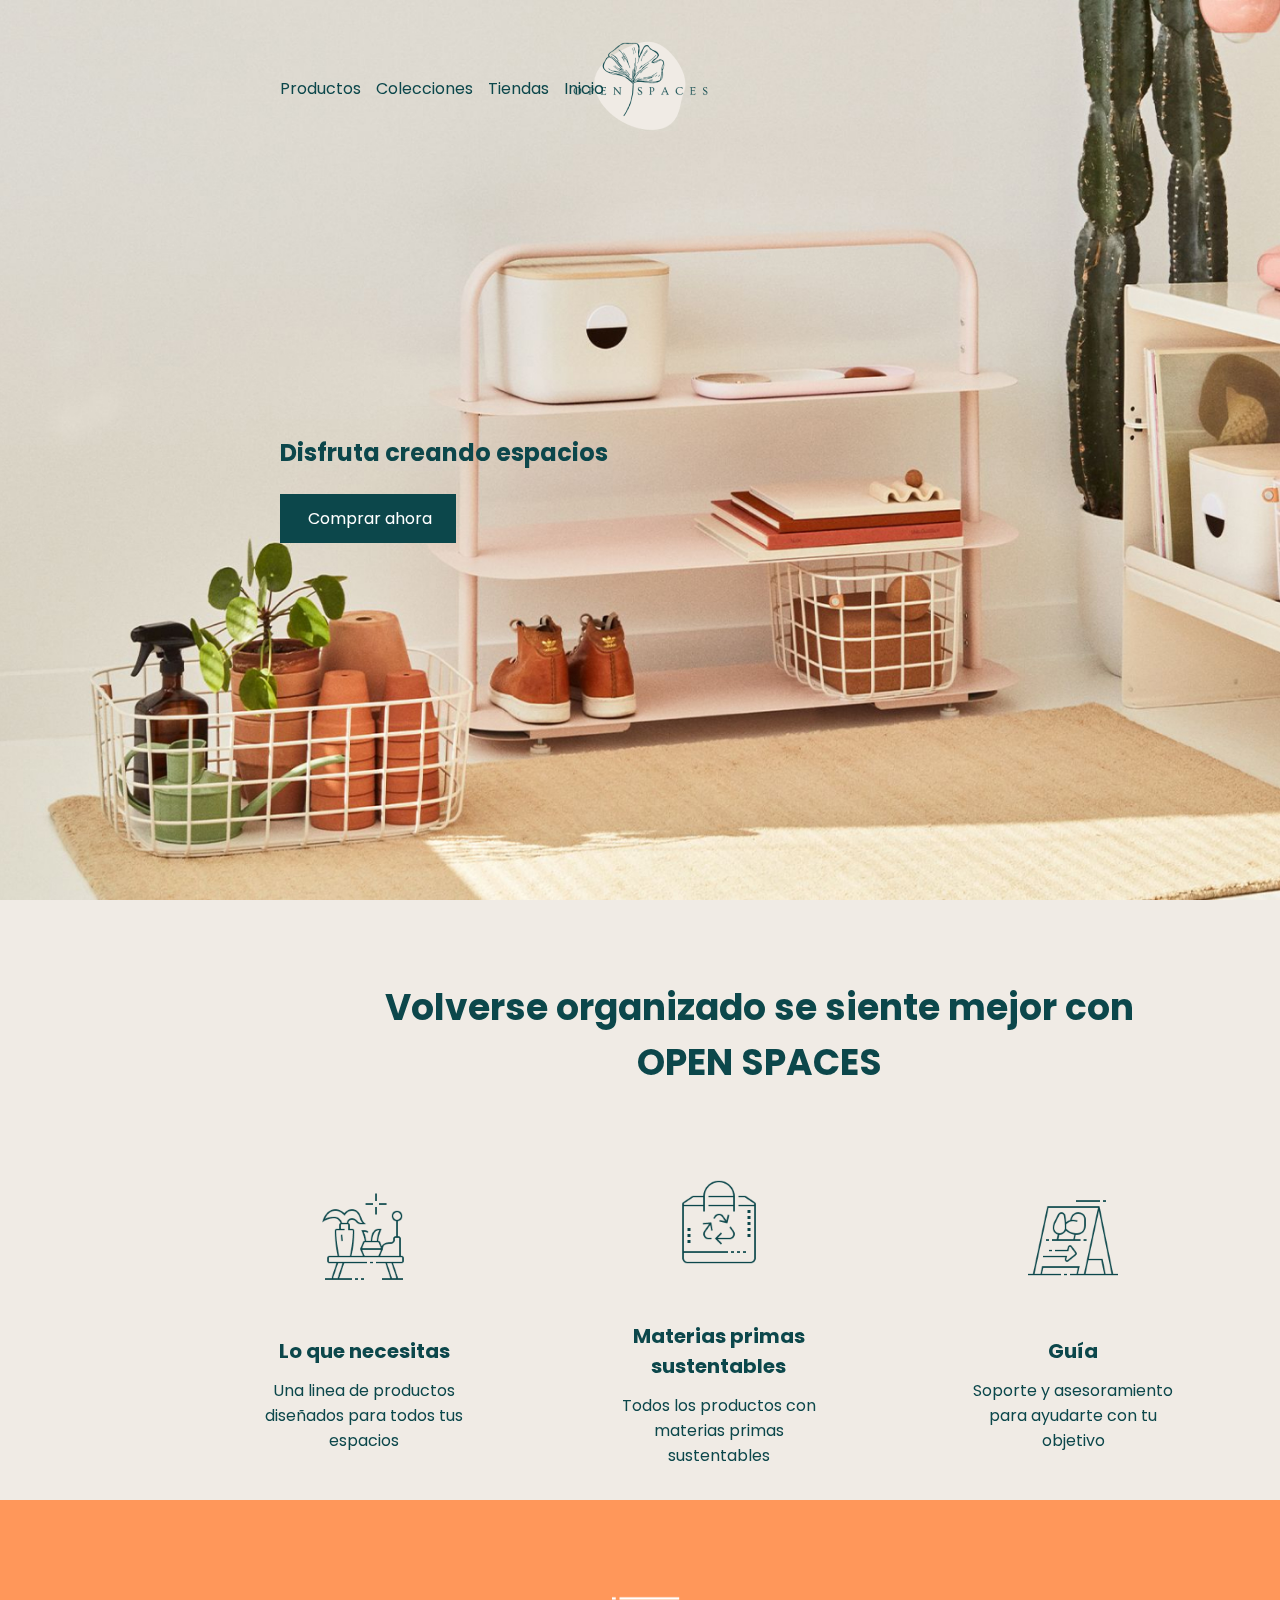
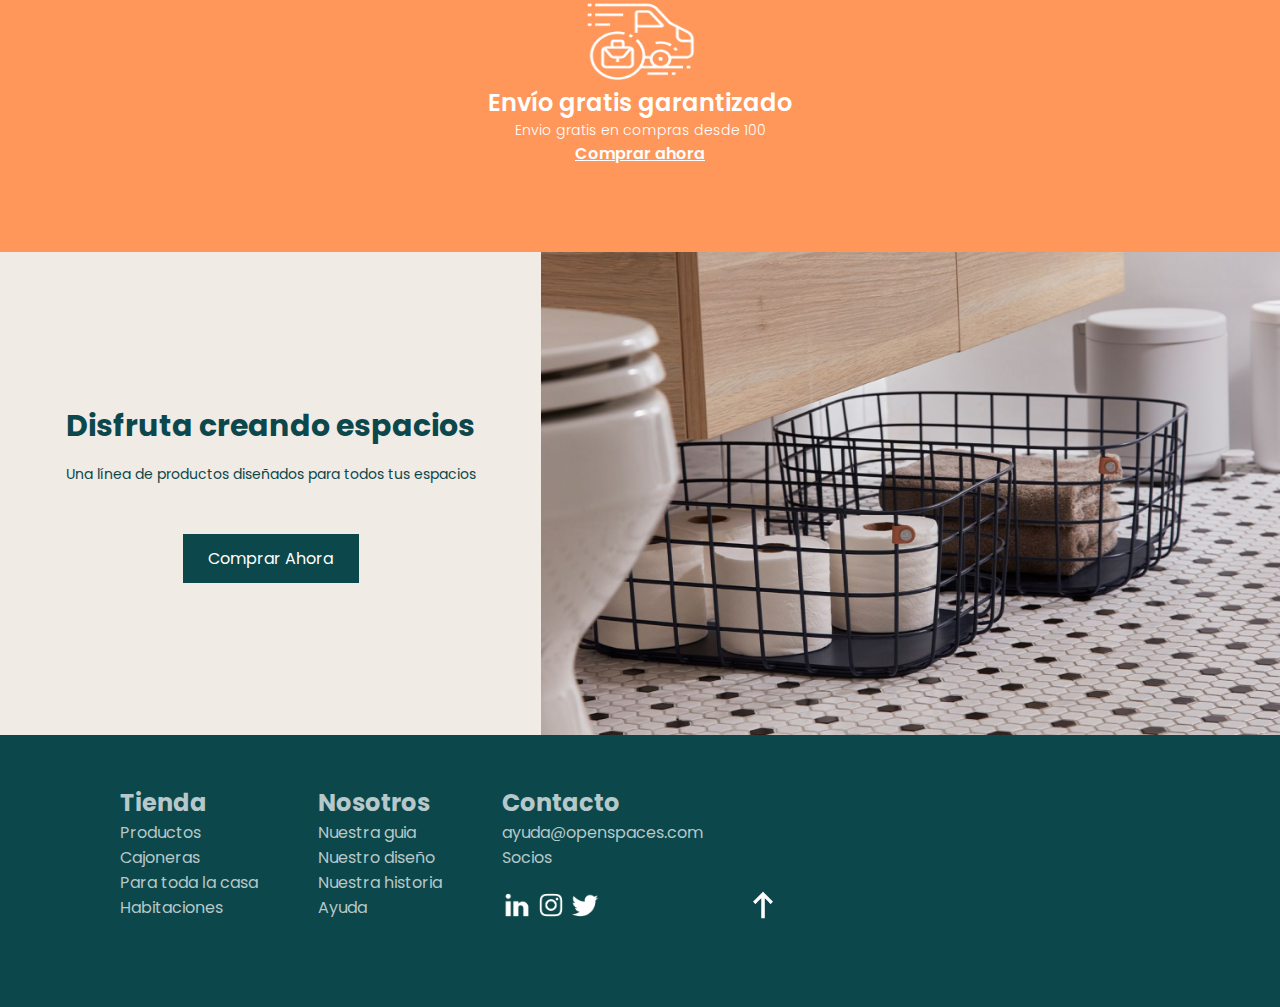
==== commit 3014943c: "finish footers tablet responsive" ====
--- a/docs/index.html
+++ b/docs/index.html
@@ -166,9 +166,6 @@
           <li>ayuda@openspaces.com</li>
           <li><a href="https://adalab.es">Socios</a></li>
         </ul>
-      </nav>
-
-      <nav>
         <div class="rrss">
           <a class="rrss__iconorrss" href="https://adalab.es/"
             ><img src="./assets/images/LinkedIn.png" alt="linkdin icon"
@@ -183,6 +180,7 @@
           /></a>
         </div>
       </nav>
+
       <a href="#header" class="arrow"><img src="./assets/images/flecha.png" /></a>
     </footer>
 
--- a/docs/assets/css/main.css
+++ b/docs/assets/css/main.css
@@ -1 +1 @@
-*{box-sizing:border-box;margin:0px;padding:0px}:root{padding:0;margin:0}body{width:100%;height:100%}.module2{background-color:#f0ebe5;color:#0c474b;display:grid;grid-template-columns:1fr;font-family:"Poppins",sans-serif}.module2__title{text-align:center;margin:41px 47px 0 45px}.module2__title h2{font-size:24px;margin-bottom:37px}.module2__gridContainer{display:grid;grid-gap:18px;align-items:center;justify-content:center;text-align:center}.module2__gridContainer--article{width:208px}.module2__gridContainer--article img{width:90px;height:90px;margin-bottom:47px}.module2__gridContainer--article h2{font-size:20px;margin-bottom:12px}.module2__gridContainer--article p{font-size:16px;margin-bottom:18px}.section3{background-color:#ff975a;font-family:"Poppins",sans-serif;color:#fff;-webkit-text-decoration-style:none;text-decoration-style:none;height:352px;display:flex;flex-direction:column;justify-content:center;align-items:center;text-align:center}.section3__truck{height:98px;width:112px}.section3__title{font-size:24px;font-weight:600}.section3__subtitle{font-size:14px;font-weight:300}.section3__button1{font-size:16px;font-weight:600;color:#fff}.module4{font-family:"Poppins",sans-serif;display:flex;flex-direction:column;justify-content:center;align-items:center}.module4__first{height:339px;width:100%;background-color:#f0ebe5;color:#0c474b;display:flex;flex-direction:column;justify-content:center;align-items:center;text-align:center}.module4__first--button3{background-color:#0c474b;color:#fff;font-size:16px;text-decoration:none;width:176px;padding:12px 24px 12px 24px;margin-top:24px}.module4__first h2{font-size:24px;padding-left:27px;padding-right:27px;margin-bottom:15px}.module4__first p{margin-bottom:25px;font-size:14px}.section5__bathroom{display:flex}.section5__bathroom img{width:100%}.section5__bathroom{display:flex}.section5__bathroom img{width:100%}@media (min-width: 768px){.module1{justify-content:flex-start;align-items:flex-start;text-align:right;margin-left:147px;width:430px;height:112px}.module1__title{font-size:36px;text-align:left}.module2{grid-template-rows:1fr 1fr;height:600px}.module2__gridContainer{grid-template-columns:1fr 1fr 1fr;text-align:center;padding:50px;padding-bottom:73px}.module2__title{margin-top:80px}.module4__first h2{font-size:30px}}@media (min-width: 768px) and (min-width: 1200px){.module2__gridContainer{margin-left:250px;transform:translateX(-40px)}.module2__title{margin-left:550px}.module2__title h2{width:799px;font-size:36px;transform:translateX(-190px)}.module4{background-color:#f0ebe5;display:flex;flex-direction:row}.module4__first{width:50%;height:100%}}.header{width:100%;background-image:url(../images/header.jpg);height:100vh;position:relative;background-position-x:center;background-size:cover;background-repeat:no-repeat;background-color:transparent}.container{width:100%;display:flex;flex-direction:row;justify-content:space-between}.container__hamburguer{width:40px;height:40px;position:fixed;top:55px;left:33px}.container__hamburguer img{width:24px;height:24px}.container__logo{width:100%;display:flex;flex-direction:row;justify-content:center;align-items:center;position:center}.container__logo img{width:213px;height:96px;margin-top:19px}.module1{font-family:"Poppins",sans-serif;display:flex;flex-direction:column;align-items:center;position:relative;bottom:-300px}.module1__h1{text-align:center;color:#0c474b;font-size:24px}.module1__button1{background-color:#0c474b;color:#fff;font-size:16px;text-decoration:none;width:176px;padding:12px 24px 12px 24px;margin-top:24px}.container__menu{display:none}@media (min-width: 768px){.container__hamburguer{display:flex;top:75px;left:82px}.container__logo img{justify-content:flex-start;margin-top:39px;position:center}.container .module1{justify-items:flex-start}}@media (min-width: 1200px){.container__hamburguer{display:none}.container__menu{display:flex;flex-direction:row;justify-content:center;align-items:center;font-family:"Poppins",sans-serif;font-size:16px;position:fixed;top:76px;left:280px}.container__menu li{color:#0c474b;text-decoration:none;list-style:none;margin-right:15px}.container__menu a{text-decoration:none;color:#0c474b}.module1{margin-left:280px;align-items:flex-start}}.footer{width:100%;height:-webkit-fit-content;height:-moz-fit-content;height:fit-content;background-color:#0c474b;display:flex;flex-direction:column;align-items:flex-start;color:#b6c8c9;font-family:"Poppins",sans-serif}.footer__shop{margin-left:100px;padding:20px}.footer__we{margin-left:100px;padding:20px}.footer__contact{margin-left:100px;padding:20px}.footer__shop--list a{color:#b6c8c9;text-decoration:none}.footer__shop--list li{list-style:none}.footer__we--list a{color:#b6c8c9;text-decoration:none}.footer__we--list li{list-style:none}.footer__contact a{color:#b6c8c9;text-decoration:none}.footer__contact li{list-style:none}.rrss{margin-left:100px;padding:20px}.rrss img{width:30px;height:30px;margin-bottom:30px}.arrow{position:relative;bottom:30px;left:320px}.arrow img{width:40px;height:40px}
+*{box-sizing:border-box;margin:0px;padding:0px}:root{padding:0;margin:0}body{width:100%;height:100%}.module2{background-color:#f0ebe5;color:#0c474b;display:grid;grid-template-columns:1fr;font-family:"Poppins",sans-serif}.module2__title{text-align:center;margin:41px 47px 0 45px}.module2__title h2{font-size:24px;margin-bottom:37px}.module2__gridContainer{display:grid;grid-gap:18px;align-items:center;justify-content:center;text-align:center}.module2__gridContainer--article{width:208px}.module2__gridContainer--article img{width:90px;height:90px;margin-bottom:47px}.module2__gridContainer--article h2{font-size:20px;margin-bottom:12px}.module2__gridContainer--article p{font-size:16px;margin-bottom:18px}.section3{background-color:#ff975a;font-family:"Poppins",sans-serif;color:#fff;-webkit-text-decoration-style:none;text-decoration-style:none;height:352px;display:flex;flex-direction:column;justify-content:center;align-items:center;text-align:center}.section3__truck{height:98px;width:112px}.section3__title{font-size:24px;font-weight:600}.section3__subtitle{font-size:14px;font-weight:300}.section3__button1{font-size:16px;font-weight:600;color:#fff}.module4{font-family:"Poppins",sans-serif;display:flex;flex-direction:column;justify-content:center;align-items:center}.module4__first{height:339px;width:100%;background-color:#f0ebe5;color:#0c474b;display:flex;flex-direction:column;justify-content:center;align-items:center;text-align:center}.module4__first--button3{background-color:#0c474b;color:#fff;font-size:16px;text-decoration:none;width:176px;padding:12px 24px 12px 24px;margin-top:24px}.module4__first h2{font-size:24px;padding-left:27px;padding-right:27px;margin-bottom:15px}.module4__first p{margin-bottom:25px;font-size:14px}.section5__bathroom{display:flex}.section5__bathroom img{width:100%}.section5__bathroom{display:flex}.section5__bathroom img{width:100%}@media (min-width: 768px){.module1{justify-content:flex-start;align-items:flex-start;text-align:right;margin-left:147px;width:430px;height:112px}.module1__title{font-size:36px;text-align:left}.module2{grid-template-rows:1fr 1fr;height:600px}.module2__gridContainer{grid-template-columns:1fr 1fr 1fr;text-align:center;padding:50px;padding-bottom:73px}.module2__title{margin-top:80px}.module4__first h2{font-size:30px}}@media (min-width: 768px) and (min-width: 1200px){.module2__gridContainer{margin-left:250px;transform:translateX(-40px)}.module2__title{margin-left:550px}.module2__title h2{width:799px;font-size:36px;transform:translateX(-190px)}.module4{background-color:#f0ebe5;display:flex;flex-direction:row}.module4__first{width:50%;height:100%}}.header{width:100%;background-image:url(../images/header.jpg);height:100vh;position:relative;background-position-x:center;background-size:cover;background-repeat:no-repeat;background-color:transparent}.container{width:100%;display:flex;flex-direction:row;justify-content:space-between}.container__hamburguer{width:40px;height:40px;position:fixed;top:55px;left:33px}.container__hamburguer img{width:24px;height:24px}.container__logo{width:100%;display:flex;flex-direction:row;justify-content:center;align-items:center;position:center}.container__logo img{width:213px;height:96px;margin-top:19px}.module1{font-family:"Poppins",sans-serif;display:flex;flex-direction:column;align-items:center;position:relative;bottom:-300px}.module1__h1{text-align:center;color:#0c474b;font-size:24px}.module1__button1{background-color:#0c474b;color:#fff;font-size:16px;text-decoration:none;width:176px;padding:12px 24px 12px 24px;margin-top:24px}.container__menu{display:none}@media (min-width: 768px){.container__hamburguer{display:flex;top:75px;left:82px}.container__logo img{justify-content:flex-start;margin-top:39px;position:center}.container .module1{justify-items:flex-start}}@media (min-width: 1200px){.container__hamburguer{display:none}.container__menu{display:flex;flex-direction:row;justify-content:center;align-items:center;font-family:"Poppins",sans-serif;font-size:16px;position:fixed;top:76px;left:280px}.container__menu li{color:#0c474b;text-decoration:none;list-style:none;margin-right:15px}.container__menu a{text-decoration:none;color:#0c474b}.module1{margin-left:280px;align-items:flex-start}}.footer{width:100%;height:-webkit-fit-content;height:-moz-fit-content;height:fit-content;background-color:#0c474b;display:flex;flex-direction:column;align-items:flex-start;color:#b6c8c9;font-family:"Poppins",sans-serif}.footer__shop{margin-left:100px;padding:20px}.footer__we{margin-left:100px;padding:20px}.footer__contact{margin-left:100px;padding:20px}.footer__shop--list a{color:#b6c8c9;text-decoration:none}.footer__shop--list li{list-style:none}.footer__we--list a{color:#b6c8c9;text-decoration:none}.footer__we--list li{list-style:none}.footer__contact a{color:#b6c8c9;text-decoration:none}.footer__contact li{list-style:none}.rrss{margin-top:20px}.rrss img{width:30px;height:30px;margin-bottom:30px}.arrow{position:relative;bottom:30px;left:300px}.arrow img{width:40px;height:40px}@media (min-width: 768px){.footer{flex-direction:row;padding-top:30px;padding-bottom:30px}.footer__shop{margin-left:100px;padding:20px}.footer__we{margin-left:20px;padding:20px}.footer__contact{margin-left:20px;padding:20px}.arrow{position:relative;bottom:-120px;left:20px}}
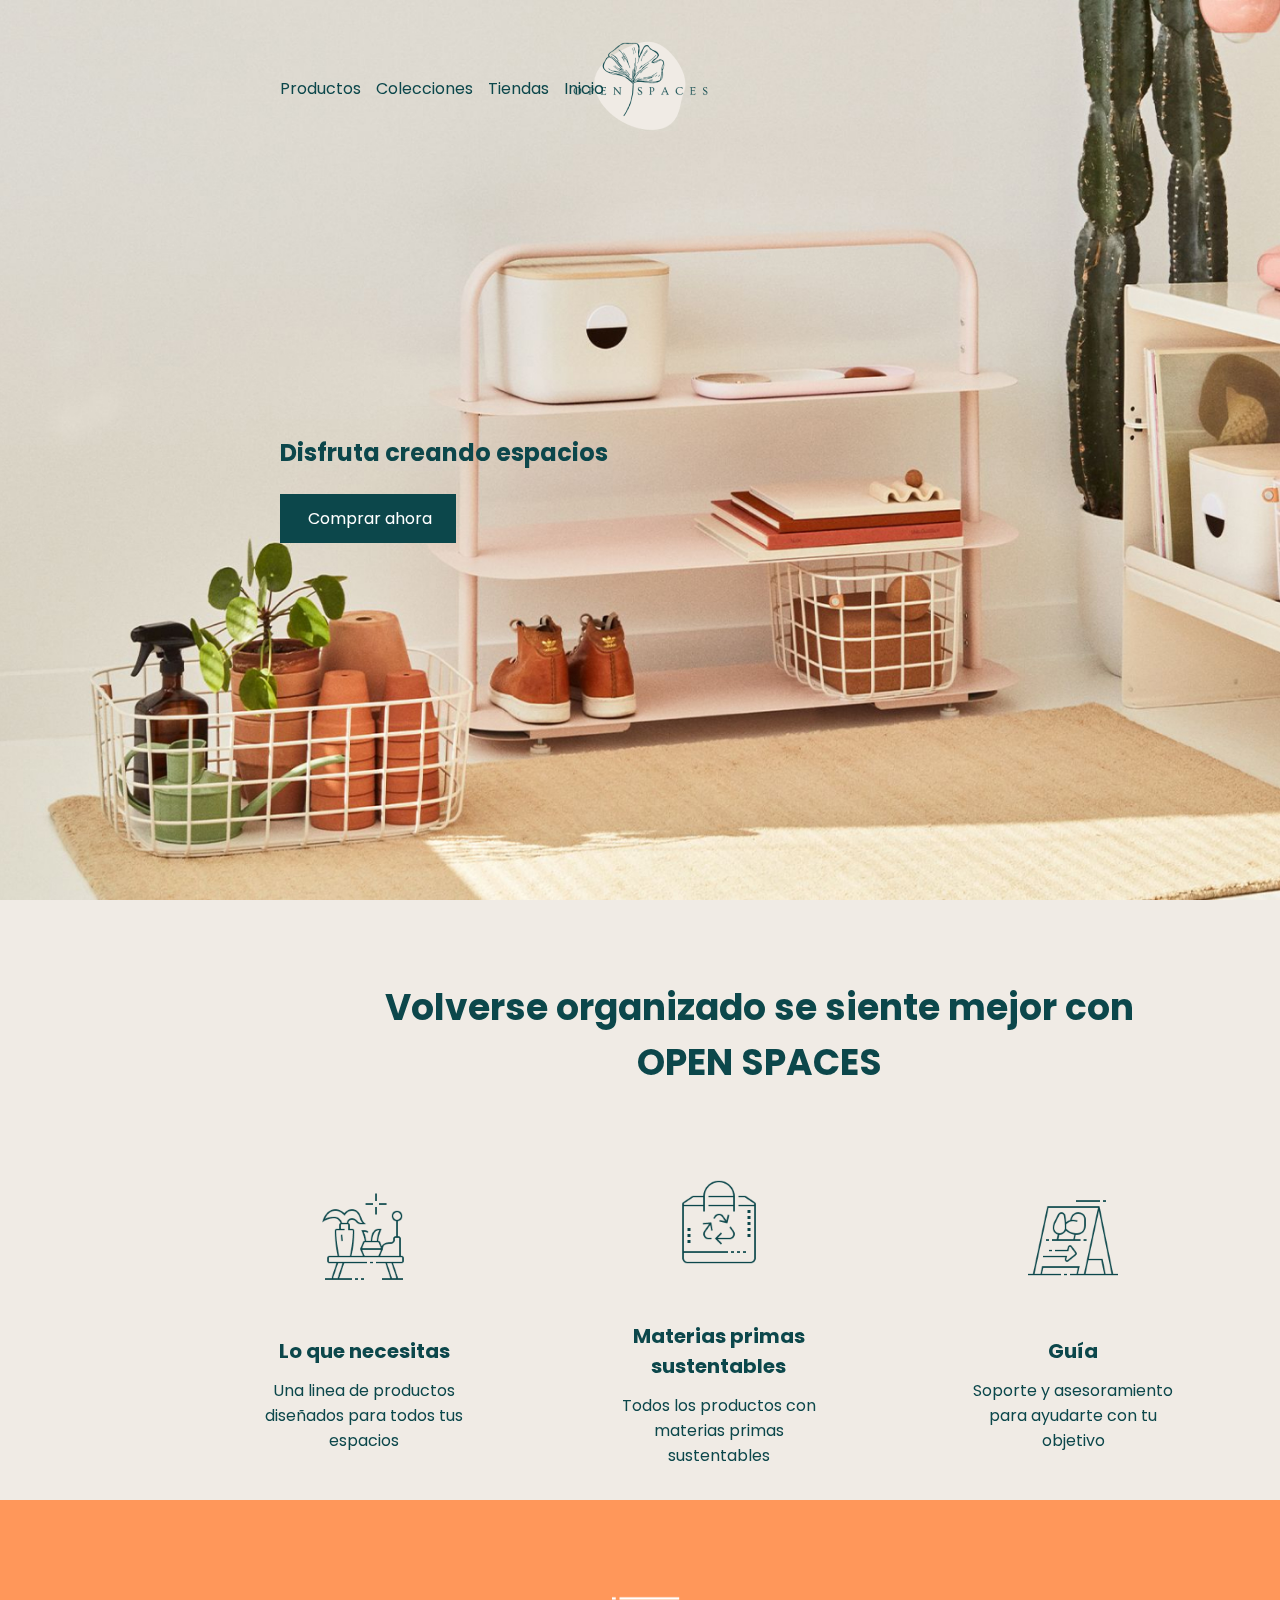
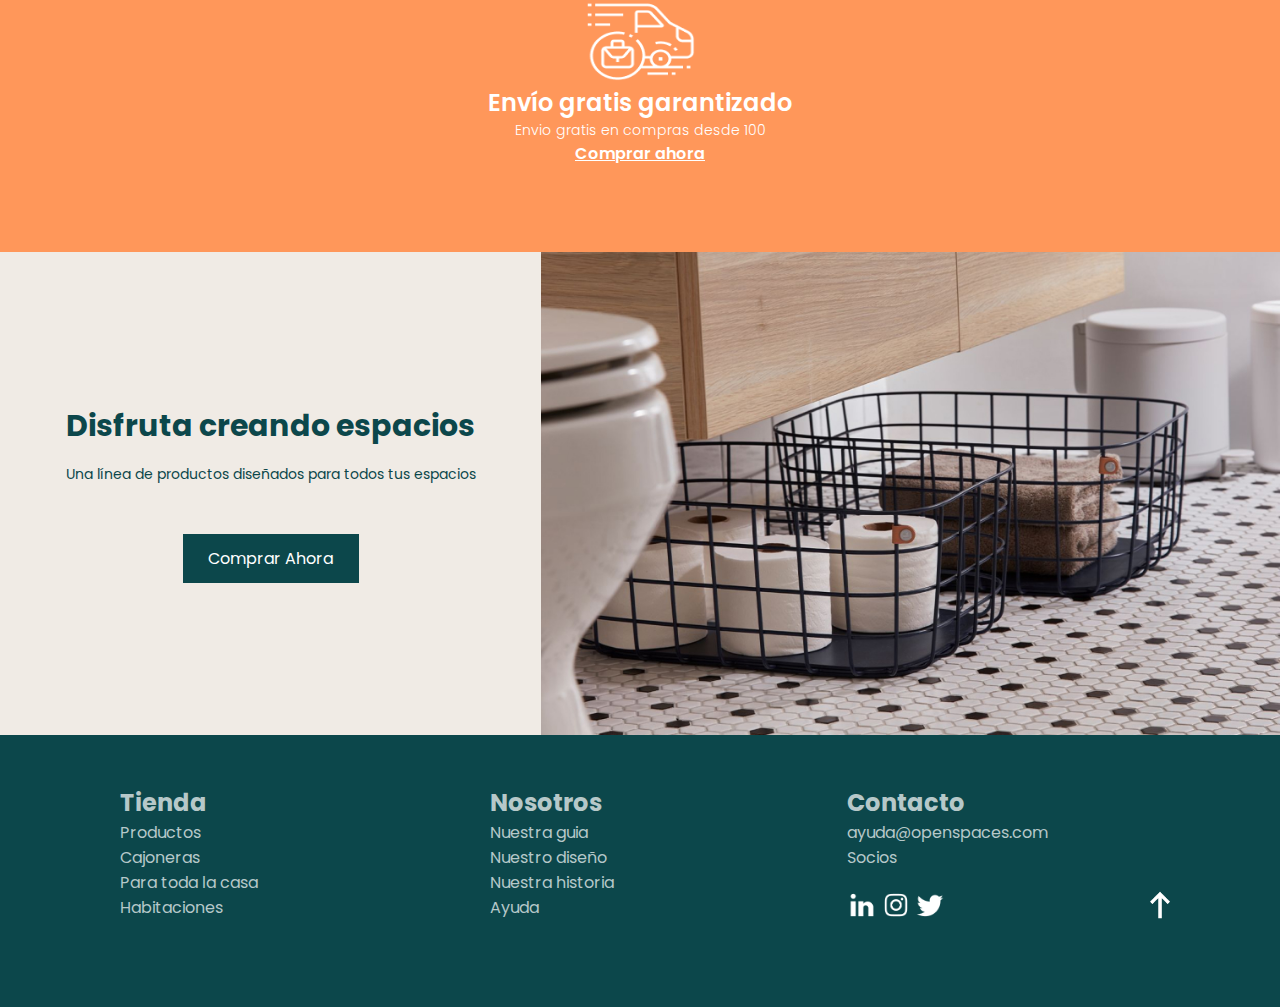
==== commit 058d619e: "integrate animations on buttons" ====
--- a/docs/index.html
+++ b/docs/index.html
@@ -9,6 +9,10 @@
     <link
       href="https://fonts.googleapis.com/css2?family=Hubballi&family=Poppins:wght@400;600&family=Roboto+Slab:wght@300;400&display=swap"
       rel="stylesheet"
+    />
+    <link
+      rel="stylesheet"
+      href="https://cdnjs.cloudflare.com/ajax/libs/animate.css/4.1.1/animate.min.css"
     />
     <link rel="stylesheet" href="assets/css/main.css" />
     <title>Evaluation module 1</title>
--- a/docs/assets/css/main.css
+++ b/docs/assets/css/main.css
@@ -1 +1 @@
-*{box-sizing:border-box;margin:0px;padding:0px}:root{padding:0;margin:0}body{width:100%;height:100%}.module2{background-color:#f0ebe5;color:#0c474b;display:grid;grid-template-columns:1fr;font-family:"Poppins",sans-serif}.module2__title{text-align:center;margin:41px 47px 0 45px}.module2__title h2{font-size:24px;margin-bottom:37px}.module2__gridContainer{display:grid;grid-gap:18px;align-items:center;justify-content:center;text-align:center}.module2__gridContainer--article{width:208px}.module2__gridContainer--article img{width:90px;height:90px;margin-bottom:47px}.module2__gridContainer--article h2{font-size:20px;margin-bottom:12px}.module2__gridContainer--article p{font-size:16px;margin-bottom:18px}.section3{background-color:#ff975a;font-family:"Poppins",sans-serif;color:#fff;-webkit-text-decoration-style:none;text-decoration-style:none;height:352px;display:flex;flex-direction:column;justify-content:center;align-items:center;text-align:center}.section3__truck{height:98px;width:112px}.section3__title{font-size:24px;font-weight:600}.section3__subtitle{font-size:14px;font-weight:300}.section3__button1{font-size:16px;font-weight:600;color:#fff}.module4{font-family:"Poppins",sans-serif;display:flex;flex-direction:column;justify-content:center;align-items:center}.module4__first{height:339px;width:100%;background-color:#f0ebe5;color:#0c474b;display:flex;flex-direction:column;justify-content:center;align-items:center;text-align:center}.module4__first--button3{background-color:#0c474b;color:#fff;font-size:16px;text-decoration:none;width:176px;padding:12px 24px 12px 24px;margin-top:24px}.module4__first h2{font-size:24px;padding-left:27px;padding-right:27px;margin-bottom:15px}.module4__first p{margin-bottom:25px;font-size:14px}.section5__bathroom{display:flex}.section5__bathroom img{width:100%}.section5__bathroom{display:flex}.section5__bathroom img{width:100%}@media (min-width: 768px){.module1{justify-content:flex-start;align-items:flex-start;text-align:right;margin-left:147px;width:430px;height:112px}.module1__title{font-size:36px;text-align:left}.module2{grid-template-rows:1fr 1fr;height:600px}.module2__gridContainer{grid-template-columns:1fr 1fr 1fr;text-align:center;padding:50px;padding-bottom:73px}.module2__title{margin-top:80px}.module4__first h2{font-size:30px}}@media (min-width: 768px) and (min-width: 1200px){.module2__gridContainer{margin-left:250px;transform:translateX(-40px)}.module2__title{margin-left:550px}.module2__title h2{width:799px;font-size:36px;transform:translateX(-190px)}.module4{background-color:#f0ebe5;display:flex;flex-direction:row}.module4__first{width:50%;height:100%}}.header{width:100%;background-image:url(../images/header.jpg);height:100vh;position:relative;background-position-x:center;background-size:cover;background-repeat:no-repeat;background-color:transparent}.container{width:100%;display:flex;flex-direction:row;justify-content:space-between}.container__hamburguer{width:40px;height:40px;position:fixed;top:55px;left:33px}.container__hamburguer img{width:24px;height:24px}.container__logo{width:100%;display:flex;flex-direction:row;justify-content:center;align-items:center;position:center}.container__logo img{width:213px;height:96px;margin-top:19px}.module1{font-family:"Poppins",sans-serif;display:flex;flex-direction:column;align-items:center;position:relative;bottom:-300px}.module1__h1{text-align:center;color:#0c474b;font-size:24px}.module1__button1{background-color:#0c474b;color:#fff;font-size:16px;text-decoration:none;width:176px;padding:12px 24px 12px 24px;margin-top:24px}.container__menu{display:none}@media (min-width: 768px){.container__hamburguer{display:flex;top:75px;left:82px}.container__logo img{justify-content:flex-start;margin-top:39px;position:center}.container .module1{justify-items:flex-start}}@media (min-width: 1200px){.container__hamburguer{display:none}.container__menu{display:flex;flex-direction:row;justify-content:center;align-items:center;font-family:"Poppins",sans-serif;font-size:16px;position:fixed;top:76px;left:280px}.container__menu li{color:#0c474b;text-decoration:none;list-style:none;margin-right:15px}.container__menu a{text-decoration:none;color:#0c474b}.module1{margin-left:280px;align-items:flex-start}}.footer{width:100%;height:-webkit-fit-content;height:-moz-fit-content;height:fit-content;background-color:#0c474b;display:flex;flex-direction:column;align-items:flex-start;color:#b6c8c9;font-family:"Poppins",sans-serif}.footer__shop{margin-left:100px;padding:20px}.footer__we{margin-left:100px;padding:20px}.footer__contact{margin-left:100px;padding:20px}.footer__shop--list a{color:#b6c8c9;text-decoration:none}.footer__shop--list li{list-style:none}.footer__we--list a{color:#b6c8c9;text-decoration:none}.footer__we--list li{list-style:none}.footer__contact a{color:#b6c8c9;text-decoration:none}.footer__contact li{list-style:none}.rrss{margin-top:20px}.rrss img{width:30px;height:30px;margin-bottom:30px}.arrow{position:relative;bottom:30px;left:300px}.arrow img{width:40px;height:40px}@media (min-width: 768px){.footer{flex-direction:row;padding-top:30px;padding-bottom:30px}.footer__shop{margin-left:100px;padding:20px}.footer__we{margin-left:20px;padding:20px}.footer__contact{margin-left:20px;padding:20px}.arrow{position:relative;bottom:-120px;left:20px}}
+*{box-sizing:border-box;margin:0px;padding:0px}:root{padding:0;margin:0}body{width:100%;height:100%}.module2{background-color:#f0ebe5;color:#0c474b;display:grid;grid-template-columns:1fr;font-family:"Poppins",sans-serif}.module2__title{text-align:center;margin:41px 47px 0 45px}.module2__title h2{font-size:24px;margin-bottom:37px}.module2__gridContainer{display:grid;grid-gap:18px;align-items:center;justify-content:center;text-align:center}.module2__gridContainer--article{width:208px}.module2__gridContainer--article img{width:90px;height:90px;margin-bottom:47px}.module2__gridContainer--article h2{font-size:20px;margin-bottom:12px}.module2__gridContainer--article p{font-size:16px;margin-bottom:18px}.section3{background-color:#ff975a;font-family:"Poppins",sans-serif;color:#fff;-webkit-text-decoration-style:none;text-decoration-style:none;height:352px;display:flex;flex-direction:column;justify-content:center;align-items:center;text-align:center}.section3__truck{height:98px;width:112px}.section3__title{font-size:24px;font-weight:600}.section3__subtitle{font-size:14px;font-weight:300}.section3__button1{font-size:16px;font-weight:600;color:#fff}.module4{font-family:"Poppins",sans-serif;display:flex;flex-direction:column;justify-content:center;align-items:center}.module4__first{height:339px;width:100%;background-color:#f0ebe5;color:#0c474b;display:flex;flex-direction:column;justify-content:center;align-items:center;text-align:center}.module4__first--button3{background-color:#0c474b;color:#fff;font-size:16px;text-decoration:none;width:176px;padding:12px 24px 12px 24px;margin-top:24px;-webkit-animation:jackInTheBox;animation:jackInTheBox;-webkit-animation-duration:2s;animation-duration:2s}.module4__first h2{font-size:24px;padding-left:27px;padding-right:27px;margin-bottom:15px}.module4__first p{margin-bottom:25px;font-size:14px}.section5__bathroom{display:flex}.section5__bathroom img{width:100%}.section5__bathroom{display:flex}.section5__bathroom img{width:100%}@media (min-width: 768px){.module1{justify-content:flex-start;align-items:flex-start;text-align:right;margin-left:147px;width:430px;height:112px}.module1__title{font-size:36px;text-align:left}.module2{grid-template-rows:1fr 1fr;height:600px}.module2__gridContainer{grid-template-columns:1fr 1fr 1fr;text-align:center;padding:50px;padding-bottom:73px}.module2__title{margin-top:80px}.module4__first h2{font-size:30px}}@media (min-width: 768px) and (min-width: 1200px){.module2__gridContainer{margin-left:250px;transform:translateX(-40px)}.module2__title{margin-left:550px}.module2__title h2{width:799px;font-size:36px;transform:translateX(-190px)}.module4{background-color:#f0ebe5;display:flex;flex-direction:row}.module4__first{width:50%;height:100%}}.header{width:100%;background-image:url(../images/header.jpg);height:100vh;position:relative;background-position-x:center;background-size:cover;background-repeat:no-repeat;background-color:transparent}.container{width:100%;display:flex;flex-direction:row;justify-content:space-between}.container__hamburguer{width:40px;height:40px;position:fixed;top:55px;left:33px}.container__hamburguer img{width:24px;height:24px}.container__logo{width:100%;display:flex;flex-direction:row;justify-content:center;align-items:center;position:center}.container__logo img{width:213px;height:96px;margin-top:19px}.module1{font-family:"Poppins",sans-serif;display:flex;flex-direction:column;align-items:center;position:relative;bottom:-300px}.module1__h1{text-align:center;color:#0c474b;font-size:24px}.module1__button1{background-color:#0c474b;color:#fff;font-size:16px;text-decoration:none;width:176px;padding:12px 24px 12px 24px;margin-top:24px;-webkit-animation:jackInTheBox;animation:jackInTheBox;-webkit-animation-duration:2s;animation-duration:2s}.container__menu{display:none}@media (min-width: 768px){.container__hamburguer{display:flex;top:75px;left:82px}.container__logo img{justify-content:flex-start;margin-top:39px;position:center}.container .module1{justify-items:flex-start}}@media (min-width: 1200px){.container__hamburguer{display:none}.container__menu{display:flex;flex-direction:row;justify-content:center;align-items:center;font-family:"Poppins",sans-serif;font-size:16px;position:fixed;top:76px;left:280px}.container__menu li{color:#0c474b;text-decoration:none;list-style:none;margin-right:15px}.container__menu a{text-decoration:none;color:#0c474b}.module1{margin-left:280px;align-items:flex-start}}.footer{width:100%;height:-webkit-fit-content;height:-moz-fit-content;height:fit-content;background-color:#0c474b;display:flex;flex-direction:column;align-items:flex-start;color:#b6c8c9;font-family:"Poppins",sans-serif}.footer__shop{margin-left:100px;padding:20px}.footer__we{margin-left:100px;padding:20px}.footer__contact{margin-left:100px;padding:20px}.footer__shop--list a{color:#b6c8c9;text-decoration:none}.footer__shop--list li{list-style:none}.footer__we--list a{color:#b6c8c9;text-decoration:none}.footer__we--list li{list-style:none}.footer__contact a{color:#b6c8c9;text-decoration:none}.footer__contact li{list-style:none}.rrss{margin-top:20px}.rrss img{width:30px;height:30px;margin-bottom:30px}.arrow{position:relative;bottom:30px;left:300px;-webkit-animation:backInUp;animation:backInUp;-webkit-animation-duration:2s;animation-duration:2s}.arrow img{width:40px;height:40px}@media (min-width: 768px){.footer{flex-direction:row;padding-top:30px;padding-bottom:30px}.footer__shop{margin-left:100px;padding:20px}.footer__we{margin-left:20px;padding:20px}.footer__contact{margin-left:20px;padding:20px}.arrow{position:relative;bottom:-120px;left:20px}}@media (min-width: 1200px){.footer{justify-content:space-between}.arrow{bottom:-120px;left:-100px}}
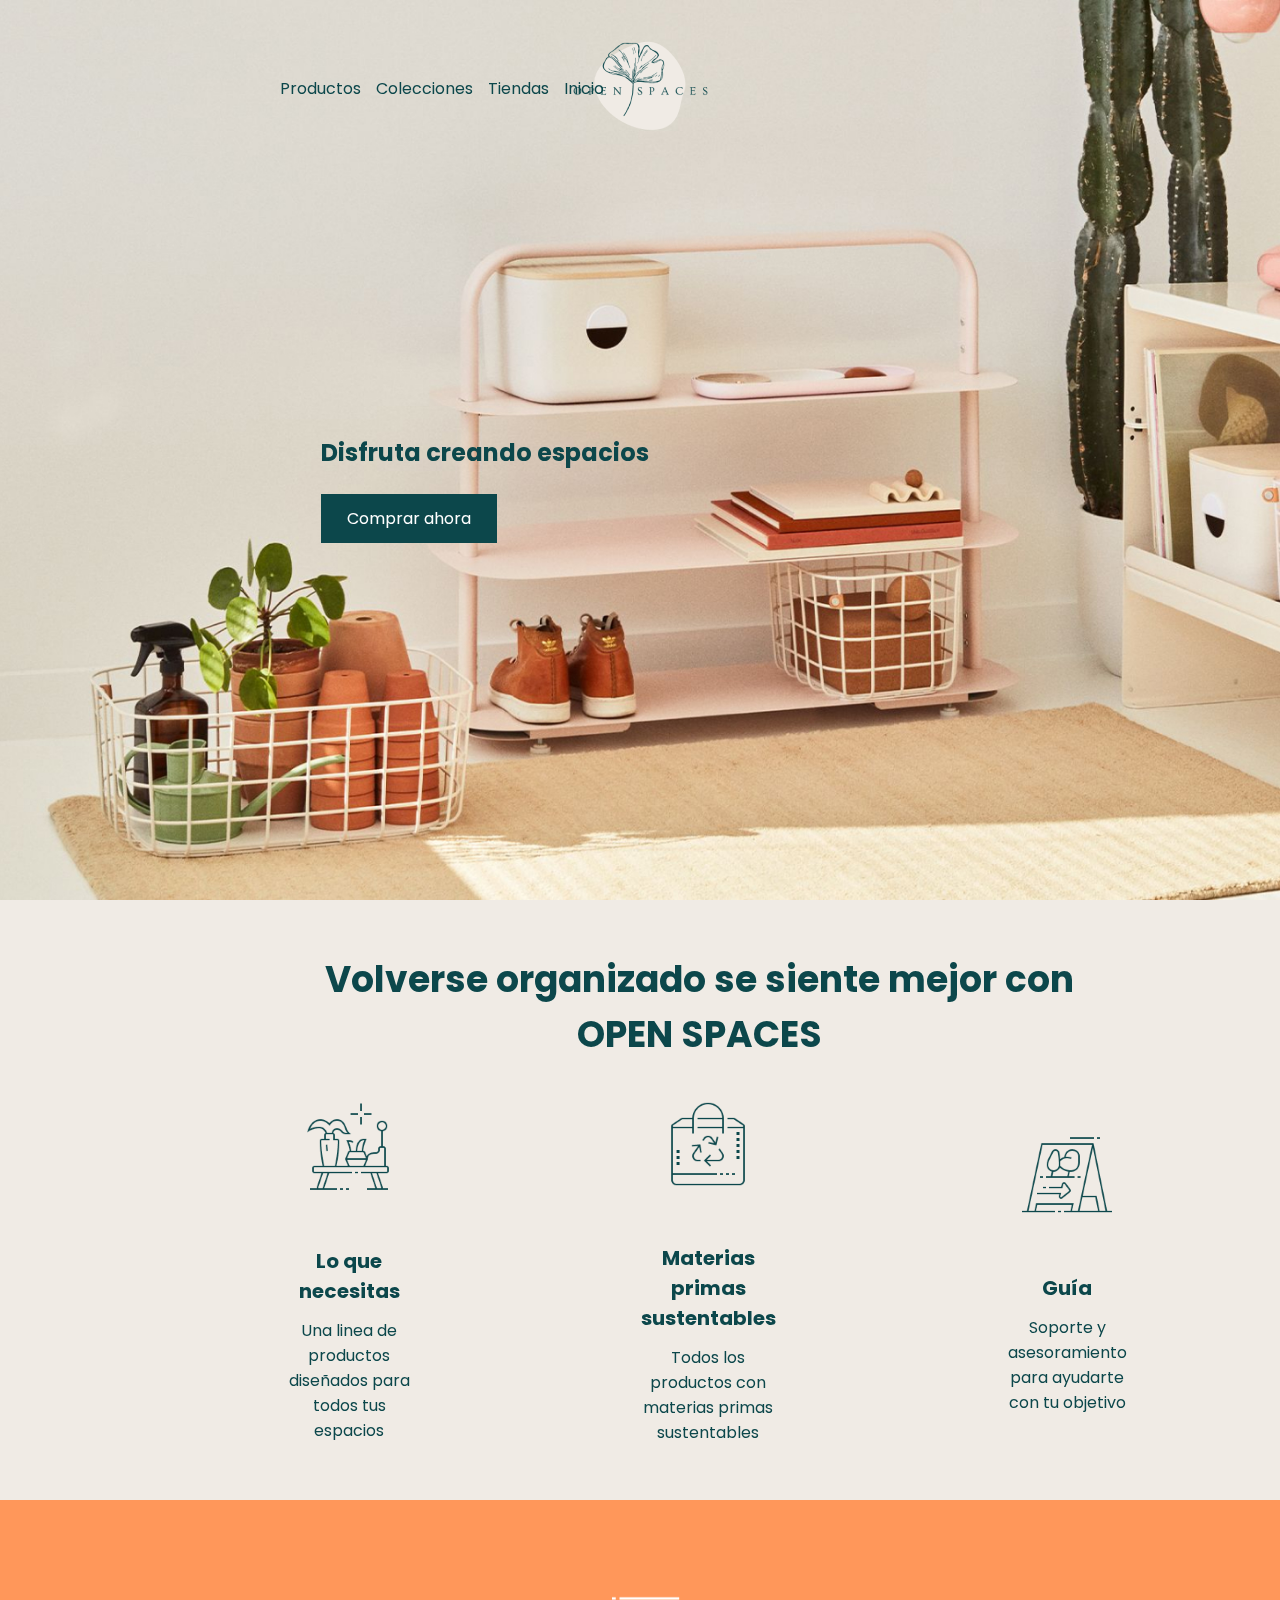
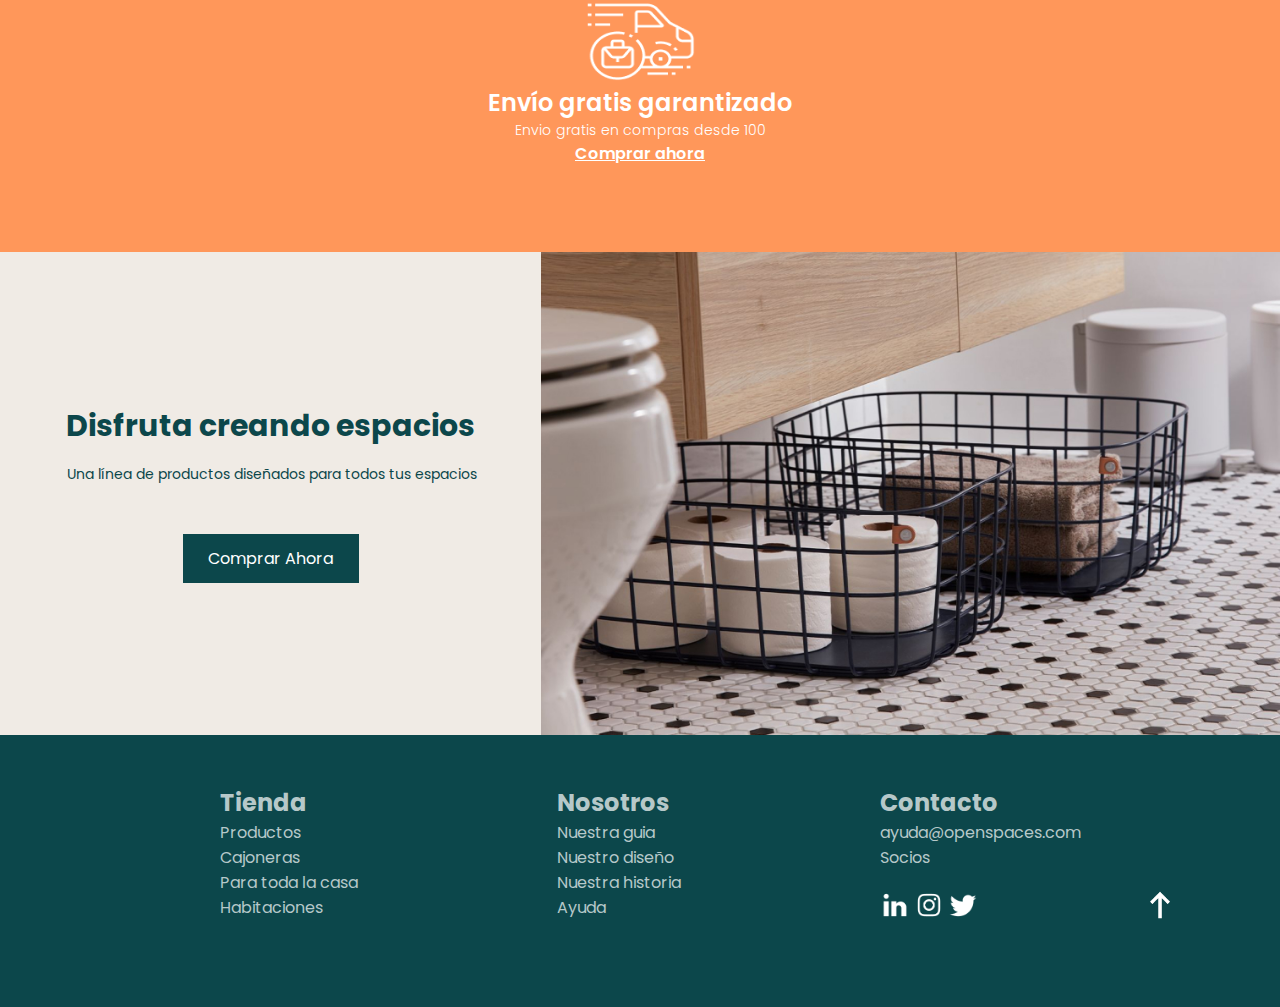
==== commit 4f6afda0: "resolve issue with arrow" ====
--- a/docs/index.html
+++ b/docs/index.html
@@ -89,7 +89,7 @@
 
           <article class="module2__gridContainer--article">
             <img
-              src="./assets/images/Biodegradable bag.png"
+              src="./assets/images/biodegradablebag.png"
               alt="dibujo bolsa biodegradable"
             />
             <h2>Materias primas sustentables</h2>
@@ -185,7 +185,9 @@
         </div>
       </nav>
 
-      <a href="#header" class="arrow"><img src="./assets/images/flecha.png" /></a>
+      <a href="#header" class="arrow"
+        ><img src="./assets/images/flecha.png" alt="flecha apuntando arriba"
+      /></a>
     </footer>
 
   </body>
--- a/docs/assets/css/main.css
+++ b/docs/assets/css/main.css
@@ -1 +1 @@
-*{box-sizing:border-box;margin:0px;padding:0px}:root{padding:0;margin:0}body{width:100%;height:100%}.module2{background-color:#f0ebe5;color:#0c474b;display:grid;grid-template-columns:1fr;font-family:"Poppins",sans-serif}.module2__title{text-align:center;margin:41px 47px 0 45px}.module2__title h2{font-size:24px;margin-bottom:37px}.module2__gridContainer{display:grid;grid-gap:18px;align-items:center;justify-content:center;text-align:center}.module2__gridContainer--article{width:208px}.module2__gridContainer--article img{width:90px;height:90px;margin-bottom:47px}.module2__gridContainer--article h2{font-size:20px;margin-bottom:12px}.module2__gridContainer--article p{font-size:16px;margin-bottom:18px}.section3{background-color:#ff975a;font-family:"Poppins",sans-serif;color:#fff;-webkit-text-decoration-style:none;text-decoration-style:none;height:352px;display:flex;flex-direction:column;justify-content:center;align-items:center;text-align:center}.section3__truck{height:98px;width:112px}.section3__title{font-size:24px;font-weight:600}.section3__subtitle{font-size:14px;font-weight:300}.section3__button1{font-size:16px;font-weight:600;color:#fff}.module4{font-family:"Poppins",sans-serif;display:flex;flex-direction:column;justify-content:center;align-items:center}.module4__first{height:339px;width:100%;background-color:#f0ebe5;color:#0c474b;display:flex;flex-direction:column;justify-content:center;align-items:center;text-align:center}.module4__first--button3{background-color:#0c474b;color:#fff;font-size:16px;text-decoration:none;width:176px;padding:12px 24px 12px 24px;margin-top:24px;-webkit-animation:jackInTheBox;animation:jackInTheBox;-webkit-animation-duration:2s;animation-duration:2s}.module4__first h2{font-size:24px;padding-left:27px;padding-right:27px;margin-bottom:15px}.module4__first p{margin-bottom:25px;font-size:14px}.section5__bathroom{display:flex}.section5__bathroom img{width:100%}.section5__bathroom{display:flex}.section5__bathroom img{width:100%}@media (min-width: 768px){.module1{justify-content:flex-start;align-items:flex-start;text-align:right;margin-left:147px;width:430px;height:112px}.module1__title{font-size:36px;text-align:left}.module2{grid-template-rows:1fr 1fr;height:600px}.module2__gridContainer{grid-template-columns:1fr 1fr 1fr;text-align:center;padding:50px;padding-bottom:73px}.module2__title{margin-top:80px}.module4__first h2{font-size:30px}}@media (min-width: 768px) and (min-width: 1200px){.module2__gridContainer{margin-left:250px;transform:translateX(-40px)}.module2__title{margin-left:550px}.module2__title h2{width:799px;font-size:36px;transform:translateX(-190px)}.module4{background-color:#f0ebe5;display:flex;flex-direction:row}.module4__first{width:50%;height:100%}}.header{width:100%;background-image:url(../images/header.jpg);height:100vh;position:relative;background-position-x:center;background-size:cover;background-repeat:no-repeat;background-color:transparent}.container{width:100%;display:flex;flex-direction:row;justify-content:space-between}.container__hamburguer{width:40px;height:40px;position:fixed;top:55px;left:33px}.container__hamburguer img{width:24px;height:24px}.container__logo{width:100%;display:flex;flex-direction:row;justify-content:center;align-items:center;position:center}.container__logo img{width:213px;height:96px;margin-top:19px}.module1{font-family:"Poppins",sans-serif;display:flex;flex-direction:column;align-items:center;position:relative;bottom:-300px}.module1__h1{text-align:center;color:#0c474b;font-size:24px}.module1__button1{background-color:#0c474b;color:#fff;font-size:16px;text-decoration:none;width:176px;padding:12px 24px 12px 24px;margin-top:24px;-webkit-animation:jackInTheBox;animation:jackInTheBox;-webkit-animation-duration:2s;animation-duration:2s}.container__menu{display:none}@media (min-width: 768px){.container__hamburguer{display:flex;top:75px;left:82px}.container__logo img{justify-content:flex-start;margin-top:39px;position:center}.container .module1{justify-items:flex-start}}@media (min-width: 1200px){.container__hamburguer{display:none}.container__menu{display:flex;flex-direction:row;justify-content:center;align-items:center;font-family:"Poppins",sans-serif;font-size:16px;position:fixed;top:76px;left:280px}.container__menu li{color:#0c474b;text-decoration:none;list-style:none;margin-right:15px}.container__menu a{text-decoration:none;color:#0c474b}.module1{margin-left:280px;align-items:flex-start}}.footer{width:100%;height:-webkit-fit-content;height:-moz-fit-content;height:fit-content;background-color:#0c474b;display:flex;flex-direction:column;align-items:flex-start;color:#b6c8c9;font-family:"Poppins",sans-serif}.footer__shop{margin-left:100px;padding:20px}.footer__we{margin-left:100px;padding:20px}.footer__contact{margin-left:100px;padding:20px}.footer__shop--list a{color:#b6c8c9;text-decoration:none}.footer__shop--list li{list-style:none}.footer__we--list a{color:#b6c8c9;text-decoration:none}.footer__we--list li{list-style:none}.footer__contact a{color:#b6c8c9;text-decoration:none}.footer__contact li{list-style:none}.rrss{margin-top:20px}.rrss img{width:30px;height:30px;margin-bottom:30px}.arrow{position:relative;bottom:30px;left:300px;-webkit-animation:backInUp;animation:backInUp;-webkit-animation-duration:2s;animation-duration:2s}.arrow img{width:40px;height:40px}@media (min-width: 768px){.footer{flex-direction:row;padding-top:30px;padding-bottom:30px}.footer__shop{margin-left:100px;padding:20px}.footer__we{margin-left:20px;padding:20px}.footer__contact{margin-left:20px;padding:20px}.arrow{position:relative;bottom:-120px;left:20px}}@media (min-width: 1200px){.footer{justify-content:space-between}.arrow{bottom:-120px;left:-100px}}
+*{box-sizing:border-box;margin:0px;padding:0px}:root{padding:0;margin:0}body{width:100%;height:100%}.module2{background-color:#f0ebe5;color:#0c474b;display:grid;grid-template-columns:1fr;font-family:"Poppins",sans-serif}.module2__title{text-align:center;padding:37px 20px 37px 20px}.module2__title h2{padding-top:15px;font-size:24px}.module2__gridContainer{display:grid;grid-gap:18px;align-items:center;justify-content:center;text-align:center}.module2__gridContainer--article{width:208px}.module2__gridContainer--article img{width:90px;height:90px;margin-bottom:47px}.module2__gridContainer--article h2{font-size:20px;margin-bottom:12px}.module2__gridContainer--article p{font-size:16px;margin-bottom:18px}.section3{background-color:#ff975a;font-family:"Poppins",sans-serif;color:#fff;-webkit-text-decoration-style:none;text-decoration-style:none;height:352px;display:flex;flex-direction:column;justify-content:center;align-items:center;text-align:center}.section3__truck{height:98px;width:112px}.section3__title{font-size:24px;font-weight:600}.section3__subtitle{font-size:14px;font-weight:300}.section3__button1{font-size:16px;font-weight:600;color:#fff}.module4{font-family:"Poppins",sans-serif;display:flex;flex-direction:column;justify-content:center;align-items:center}.module4__first{height:339px;width:100%;background-color:#f0ebe5;color:#0c474b;display:flex;flex-direction:column;justify-content:center;align-items:center;text-align:center}.module4__first--button3{background-color:#0c474b;color:#fff;font-size:16px;text-decoration:none;width:176px;padding:12px 24px 12px 24px;margin-top:24px;-webkit-animation:jackInTheBox;animation:jackInTheBox;-webkit-animation-duration:2s;animation-duration:2s}.module4__first h2{font-size:24px;padding-left:27px;padding-right:27px;margin-bottom:15px}.module4__first p{margin-bottom:25px;margin-left:2px;font-size:14px}.section5__bathroom{display:flex}.section5__bathroom img{width:100%}.section5__bathroom{display:flex}.section5__bathroom img{width:100%}@media (min-width: 768px){.module1{justify-content:flex-start;align-items:flex-start;text-align:right;margin-left:147px;width:430px;height:112px}.module1__title{font-size:36px;text-align:left}.module2{grid-template-rows:1fr 1fr;height:600px}.module2__gridContainer{grid-template-columns:1fr 1fr 1fr;text-align:center}.module2__gridContainer--article{padding-bottom:50px;padding-left:70px}.module4__first h2{font-size:30px}}@media (min-width: 768px) and (min-width: 1200px){.module2__gridContainer{margin-left:250px;transform:translateX(-40px)}.module2__title{margin-left:470px}.module2__title h2{width:799px;font-size:36px;transform:translateX(-190px)}.module4{background-color:#f0ebe5;display:flex;flex-direction:row}.module4__first{width:50%;height:100%}.module4__bathroom{width:50%;height:100%}}.header{width:100%;background-image:url(../images/header.jpg);height:100vh;position:relative;background-position-x:center;background-size:cover;background-repeat:no-repeat;background-color:transparent}.container{width:100%;display:flex;flex-direction:row;justify-content:space-between}.container__hamburguer{width:40px;height:40px;position:fixed;top:55px;left:33px}.container__hamburguer img{width:24px;height:24px}.container__logo{width:100%;display:flex;flex-direction:row;justify-content:center;align-items:center;position:center}.container__logo img{width:213px;height:96px;margin-top:19px}.module1{font-family:"Poppins",sans-serif;display:flex;flex-direction:column;align-items:center;position:relative;bottom:-300px}.module1__h1{text-align:center;color:#0c474b;font-size:24px}.module1__button1{background-color:#0c474b;color:#fff;font-size:16px;text-decoration:none;width:176px;padding:12px 24px 12px 24px;margin-top:24px;-webkit-animation:jackInTheBox;animation:jackInTheBox;-webkit-animation-duration:2s;animation-duration:2s}.container__menu{display:none}@media (min-width: 768px){.container__hamburguer{display:flex;top:75px;left:82px}.container__logo img{justify-content:flex-start;margin-top:39px;position:center}.module1{width:-webkit-fit-content;width:-moz-fit-content;width:fit-content;text-align:center;padding-left:141px}}@media (min-width: 1200px){.container__hamburguer{display:none}.container__menu{display:flex;flex-direction:row;justify-content:center;align-items:center;font-family:"Poppins",sans-serif;font-size:16px;position:fixed;top:76px;left:280px}.container__menu li{color:#0c474b;text-decoration:none;list-style:none;margin-right:15px}.container__menu a{text-decoration:none;color:#0c474b}.module1{margin-left:180px;align-items:flex-start}}.footer{width:100%;height:-webkit-fit-content;height:-moz-fit-content;height:fit-content;background-color:#0c474b;display:flex;flex-direction:column;align-items:flex-start;color:#b6c8c9;font-family:"Poppins",sans-serif;padding-left:100px;padding-top:40px}.footer__shop--list a{color:#b6c8c9;text-decoration:none}.footer__shop--list li{list-style:none}.footer__we--list a{color:#b6c8c9;text-decoration:none}.footer__we--list li{list-style:none}.footer__contact a{color:#b6c8c9;text-decoration:none}.footer__contact li{list-style:none}.rrss{margin-top:20px}.rrss img{width:30px;height:30px;margin-bottom:30px}.arrow{position:relative;left:200px;bottom:73px;-webkit-animation:backInUp;animation:backInUp;-webkit-animation-duration:2s;animation-duration:2s}.arrow img{width:40px;height:40px}@media (min-width: 768px){.footer{flex-direction:row;padding-top:30px;padding-bottom:30px}.footer__shop{margin-left:100px;padding:20px}.footer__we{margin-left:20px;padding:20px}.footer__contact{margin-left:20px;padding:20px}.arrow{position:relative;bottom:-155px;left:20px}}@media (min-width: 1200px){.footer{justify-content:space-between}.arrow{bottom:-120px;left:-100px}}
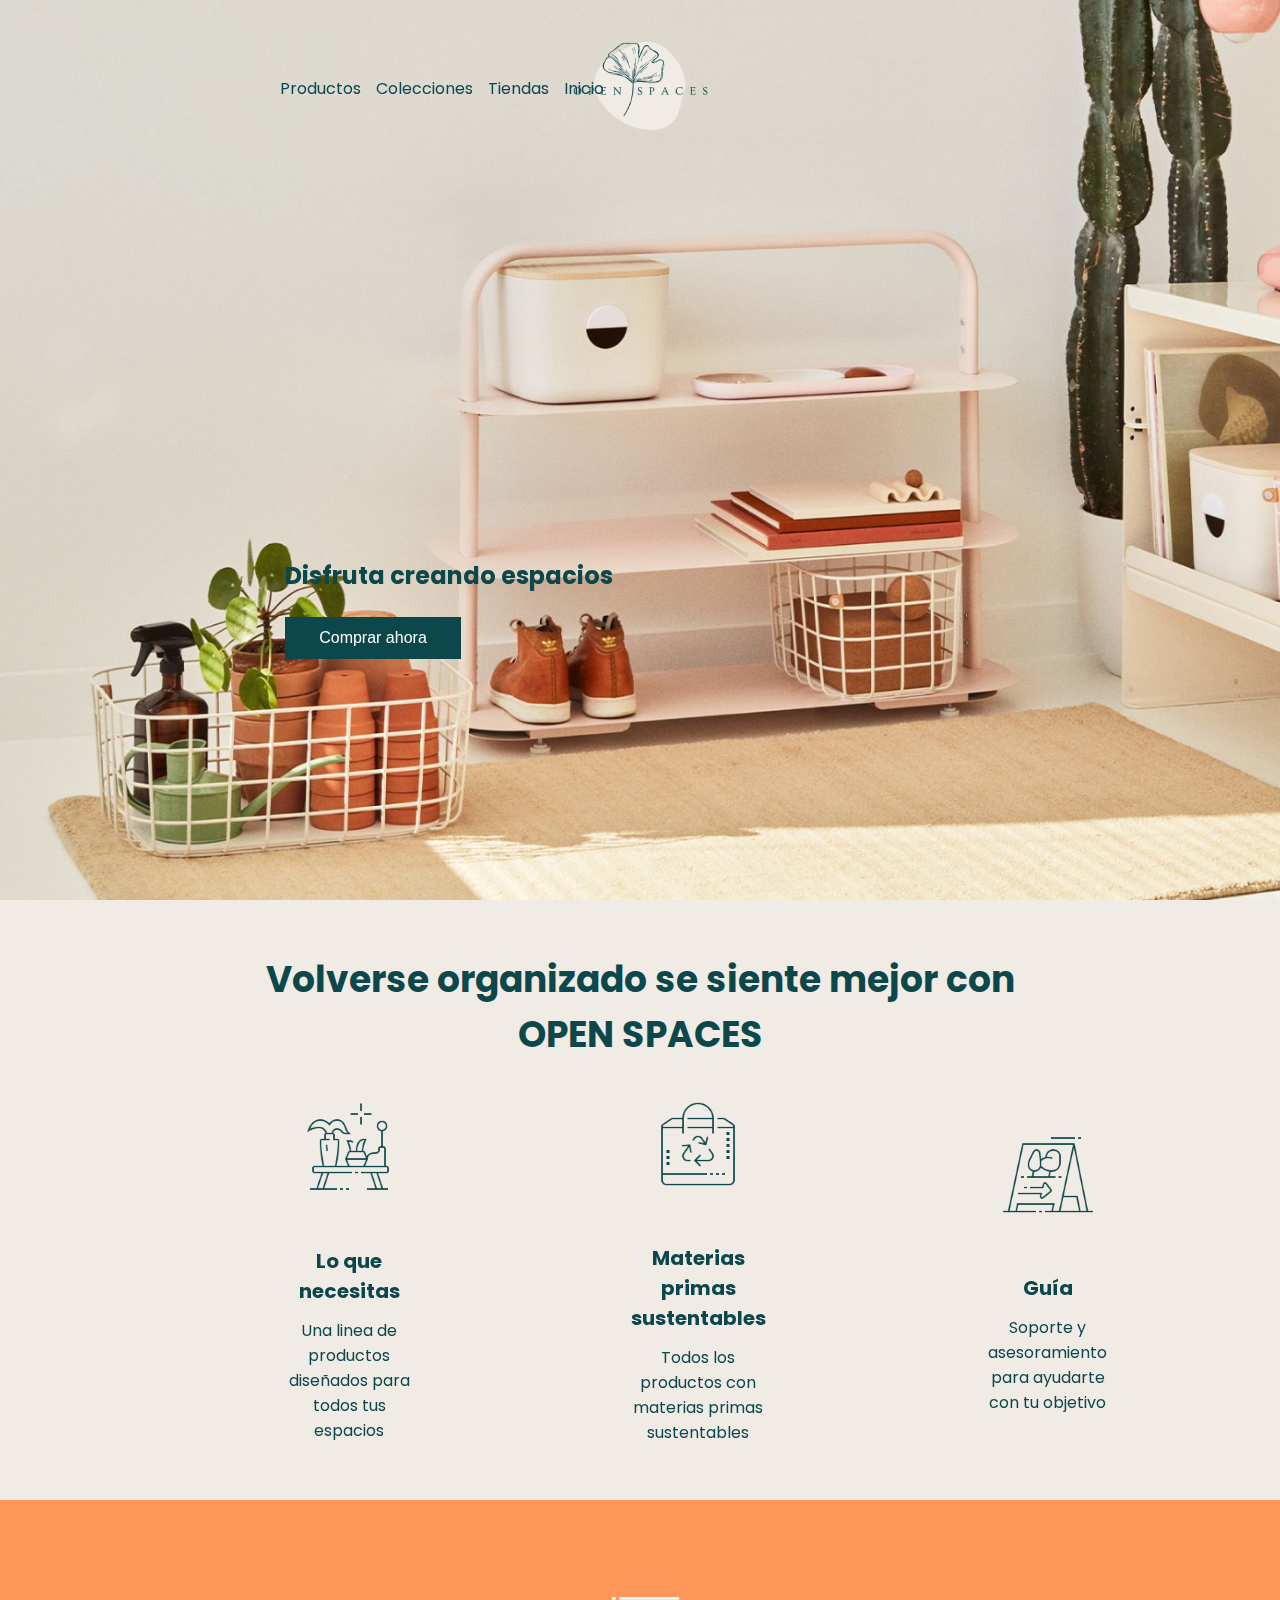
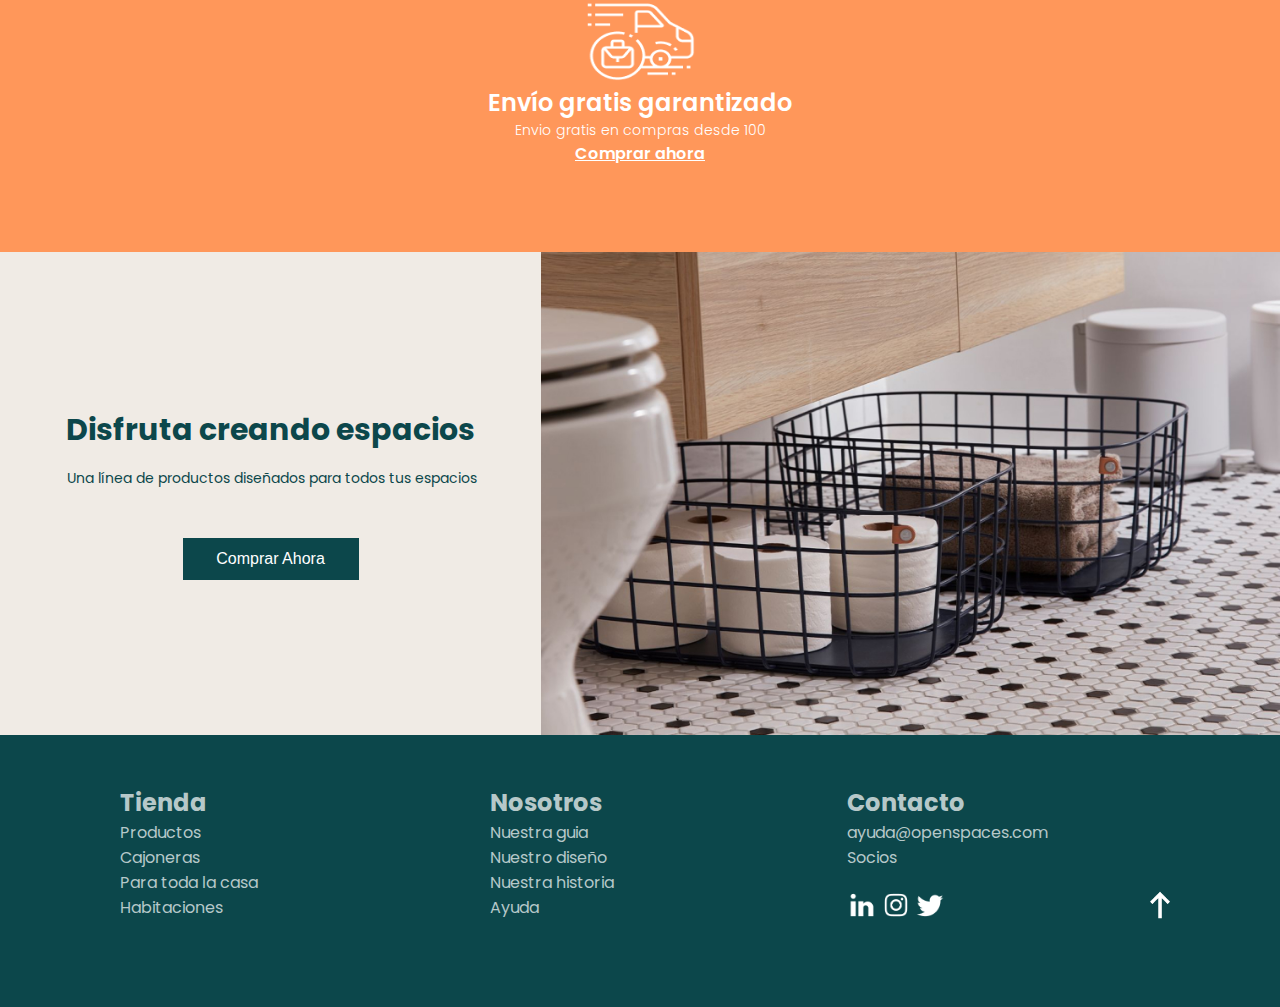
==== commit ed4d919d: "fix buttons with animations" ====
--- a/docs/index.html
+++ b/docs/index.html
@@ -68,9 +68,9 @@
       </nav>
       <nav class="module1">
         <h1 class="module1__h1">Disfruta creando espacios</h1>
-        <a class="module1__button1" href="https://adalab.es/" title="adalab.es"
-          >Comprar ahora</a
-        >
+        <button class="module1__button1">
+          <a href="https://adalab.es/" title="adalab.es"> Comprar ahora</a>
+        </button>
       </nav>
     </header>
 
@@ -124,9 +124,9 @@
         <div class="module4__first">
           <h2>Disfruta creando espacios</h2>
           <p>Una línea de productos diseñados para todos tus espacios</p>
-          <a class="module4__first--button3" href="https://adalab.es/"
-            >Comprar Ahora
-          </a>
+          <button class="module4__first--button3">
+            <a href="https://adalab.es/">Comprar Ahora </a>
+          </button>
         </div>
         <div class="section5__bathroom">
           <img
--- a/docs/assets/css/main.css
+++ b/docs/assets/css/main.css
@@ -1 +1 @@
-*{box-sizing:border-box;margin:0px;padding:0px}:root{padding:0;margin:0}body{width:100%;height:100%}.module2{background-color:#f0ebe5;color:#0c474b;display:grid;grid-template-columns:1fr;font-family:"Poppins",sans-serif}.module2__title{text-align:center;padding:37px 20px 37px 20px}.module2__title h2{padding-top:15px;font-size:24px}.module2__gridContainer{display:grid;grid-gap:18px;align-items:center;justify-content:center;text-align:center}.module2__gridContainer--article{width:208px}.module2__gridContainer--article img{width:90px;height:90px;margin-bottom:47px}.module2__gridContainer--article h2{font-size:20px;margin-bottom:12px}.module2__gridContainer--article p{font-size:16px;margin-bottom:18px}.section3{background-color:#ff975a;font-family:"Poppins",sans-serif;color:#fff;-webkit-text-decoration-style:none;text-decoration-style:none;height:352px;display:flex;flex-direction:column;justify-content:center;align-items:center;text-align:center}.section3__truck{height:98px;width:112px}.section3__title{font-size:24px;font-weight:600}.section3__subtitle{font-size:14px;font-weight:300}.section3__button1{font-size:16px;font-weight:600;color:#fff}.module4{font-family:"Poppins",sans-serif;display:flex;flex-direction:column;justify-content:center;align-items:center}.module4__first{height:339px;width:100%;background-color:#f0ebe5;color:#0c474b;display:flex;flex-direction:column;justify-content:center;align-items:center;text-align:center}.module4__first--button3{background-color:#0c474b;color:#fff;font-size:16px;text-decoration:none;width:176px;padding:12px 24px 12px 24px;margin-top:24px;-webkit-animation:jackInTheBox;animation:jackInTheBox;-webkit-animation-duration:2s;animation-duration:2s}.module4__first h2{font-size:24px;padding-left:27px;padding-right:27px;margin-bottom:15px}.module4__first p{margin-bottom:25px;margin-left:2px;font-size:14px}.section5__bathroom{display:flex}.section5__bathroom img{width:100%}.section5__bathroom{display:flex}.section5__bathroom img{width:100%}@media (min-width: 768px){.module1{justify-content:flex-start;align-items:flex-start;text-align:right;margin-left:147px;width:430px;height:112px}.module1__title{font-size:36px;text-align:left}.module2{grid-template-rows:1fr 1fr;height:600px}.module2__gridContainer{grid-template-columns:1fr 1fr 1fr;text-align:center}.module2__gridContainer--article{padding-bottom:50px;padding-left:70px}.module4__first h2{font-size:30px}}@media (min-width: 768px) and (min-width: 1200px){.module2__gridContainer{margin-left:250px;transform:translateX(-40px)}.module2__title{margin-left:470px}.module2__title h2{width:799px;font-size:36px;transform:translateX(-190px)}.module4{background-color:#f0ebe5;display:flex;flex-direction:row}.module4__first{width:50%;height:100%}.module4__bathroom{width:50%;height:100%}}.header{width:100%;background-image:url(../images/header.jpg);height:100vh;position:relative;background-position-x:center;background-size:cover;background-repeat:no-repeat;background-color:transparent}.container{width:100%;display:flex;flex-direction:row;justify-content:space-between}.container__hamburguer{width:40px;height:40px;position:fixed;top:55px;left:33px}.container__hamburguer img{width:24px;height:24px}.container__logo{width:100%;display:flex;flex-direction:row;justify-content:center;align-items:center;position:center}.container__logo img{width:213px;height:96px;margin-top:19px}.module1{font-family:"Poppins",sans-serif;display:flex;flex-direction:column;align-items:center;position:relative;bottom:-300px}.module1__h1{text-align:center;color:#0c474b;font-size:24px}.module1__button1{background-color:#0c474b;color:#fff;font-size:16px;text-decoration:none;width:176px;padding:12px 24px 12px 24px;margin-top:24px;-webkit-animation:jackInTheBox;animation:jackInTheBox;-webkit-animation-duration:2s;animation-duration:2s}.container__menu{display:none}@media (min-width: 768px){.container__hamburguer{display:flex;top:75px;left:82px}.container__logo img{justify-content:flex-start;margin-top:39px;position:center}.module1{width:-webkit-fit-content;width:-moz-fit-content;width:fit-content;text-align:center;padding-left:141px}}@media (min-width: 1200px){.container__hamburguer{display:none}.container__menu{display:flex;flex-direction:row;justify-content:center;align-items:center;font-family:"Poppins",sans-serif;font-size:16px;position:fixed;top:76px;left:280px}.container__menu li{color:#0c474b;text-decoration:none;list-style:none;margin-right:15px}.container__menu a{text-decoration:none;color:#0c474b}.module1{margin-left:180px;align-items:flex-start}}.footer{width:100%;height:-webkit-fit-content;height:-moz-fit-content;height:fit-content;background-color:#0c474b;display:flex;flex-direction:column;align-items:flex-start;color:#b6c8c9;font-family:"Poppins",sans-serif;padding-left:100px;padding-top:40px}.footer__shop--list a{color:#b6c8c9;text-decoration:none}.footer__shop--list li{list-style:none}.footer__we--list a{color:#b6c8c9;text-decoration:none}.footer__we--list li{list-style:none}.footer__contact a{color:#b6c8c9;text-decoration:none}.footer__contact li{list-style:none}.rrss{margin-top:20px}.rrss img{width:30px;height:30px;margin-bottom:30px}.arrow{position:relative;left:200px;bottom:73px;-webkit-animation:backInUp;animation:backInUp;-webkit-animation-duration:2s;animation-duration:2s}.arrow img{width:40px;height:40px}@media (min-width: 768px){.footer{flex-direction:row;padding-top:30px;padding-bottom:30px}.footer__shop{margin-left:100px;padding:20px}.footer__we{margin-left:20px;padding:20px}.footer__contact{margin-left:20px;padding:20px}.arrow{position:relative;bottom:-155px;left:20px}}@media (min-width: 1200px){.footer{justify-content:space-between}.arrow{bottom:-120px;left:-100px}}
+*{box-sizing:border-box;margin:0px;padding:0px}:root{padding:0;margin:0}body{width:100%;height:100%}.module2{background-color:#f0ebe5;color:#0c474b;display:grid;grid-template-columns:1fr;font-family:"Poppins",sans-serif}.module2__title{text-align:center;padding:37px 20px 37px 20px}.module2__title h2{padding-top:15px;font-size:24px}.module2__gridContainer{display:grid;grid-gap:18px;align-items:center;justify-content:center;text-align:center}.module2__gridContainer--article{width:208px}.module2__gridContainer--article img{width:90px;height:90px;margin-bottom:47px}.module2__gridContainer--article h2{font-size:20px;margin-bottom:12px}.module2__gridContainer--article p{font-size:16px;margin-bottom:18px}.section3{background-color:#ff975a;font-family:"Poppins",sans-serif;color:#fff;-webkit-text-decoration-style:none;text-decoration-style:none;height:352px;display:flex;flex-direction:column;justify-content:center;align-items:center;text-align:center}.section3__truck{height:98px;width:112px}.section3__title{font-size:24px;font-weight:600}.section3__subtitle{font-size:14px;font-weight:300}.section3__button1{font-size:16px;font-weight:600;color:#fff}.module4{font-family:"Poppins",sans-serif;display:flex;flex-direction:column;justify-content:center;align-items:center}.module4__first{height:339px;width:100%;background-color:#f0ebe5;color:#0c474b;display:flex;flex-direction:column;justify-content:center;align-items:center;text-align:center}.module4__first--button3{background-color:#0c474b;border:none;font-size:16px;width:176px;padding:12px 24px 12px 24px;margin-top:24px;-webkit-animation:jackInTheBox;animation:jackInTheBox;-webkit-animation-duration:2s;animation-duration:2s}.module4__first--button3 a{text-decoration:none;color:#fff}.module4__first h2{font-size:24px;padding-left:27px;padding-right:27px;margin-bottom:15px}.module4__first p{margin-bottom:25px;margin-left:2px;font-size:14px}.section5__bathroom{display:flex}.section5__bathroom img{width:100%}.section5__bathroom{display:flex}.section5__bathroom img{width:100%}@media (min-width: 768px){.module1{justify-content:flex-start;align-items:flex-start;text-align:right;margin-left:147px;width:430px;height:112px}.module1__title{font-size:36px;text-align:left}.module2{grid-template-rows:1fr 1fr;height:600px}.module2__gridContainer{grid-template-columns:1fr 1fr 1fr;text-align:center}.module2__gridContainer--article{padding-bottom:50px;padding-left:70px}.module4__first h2{font-size:30px}}@media (min-width: 768px) and (min-width: 1200px){.module2__gridContainer{margin-left:250px;transform:translateX(-40px)}.module2__title{display:flex;flex-direction:row;justify-content:center}.module2__title h2{width:799px;font-size:36px}.module4{background-color:#f0ebe5;display:flex;flex-direction:row}.module4__first{width:50%;height:100%}.module4__bathroom{width:50%;height:100%}}.header{width:100%;background-image:url(../images/header.jpg);height:100vh;position:relative;background-position-x:center;background-size:cover;background-repeat:no-repeat;background-color:transparent}.container{width:100%;display:flex;flex-direction:row;justify-content:space-between}.container__hamburguer{width:40px;height:40px;position:fixed;top:55px;left:33px}.container__hamburguer img{width:24px;height:24px}.container__logo{width:100%;display:flex;flex-direction:row;justify-content:center;align-items:center;position:center}.container__logo img{width:213px;height:96px;margin-top:19px}.module1{font-family:"Poppins",sans-serif;display:flex;flex-direction:column;align-items:center;position:relative;bottom:-300px}.module1__h1{text-align:center;color:#0c474b;font-size:24px}.module1__button1{background-color:#0c474b;border:none;font-size:16px;width:176px;padding:12px 24px 12px 24px;margin-top:24px;-webkit-animation:jackInTheBox;animation:jackInTheBox;-webkit-animation-duration:2s;animation-duration:2s}.module1__button1 a{text-decoration:none;color:#fff}.container__menu{display:none}@media (min-width: 768px){.container__hamburguer{display:flex;top:75px;left:82px}.container__logo img{justify-content:flex-start;margin-top:39px;position:center}.module1{width:-webkit-fit-content;width:-moz-fit-content;width:fit-content;text-align:center;padding-left:105px;padding-top:123px}}@media (min-width: 1200px){.container__hamburguer{display:none}.container__menu{display:flex;flex-direction:row;justify-content:center;align-items:center;font-family:"Poppins",sans-serif;font-size:16px;position:fixed;top:76px;left:280px}.container__menu li{color:#0c474b;text-decoration:none;list-style:none;margin-right:15px}.container__menu a{text-decoration:none;color:#0c474b}.module1{margin-left:180px;align-items:flex-start}}.footer{width:100%;height:-webkit-fit-content;height:-moz-fit-content;height:fit-content;background-color:#0c474b;display:flex;flex-direction:column;align-items:flex-start;color:#b6c8c9;font-family:"Poppins",sans-serif;padding-left:100px;padding-top:40px}.footer__shop--list a{color:#b6c8c9;text-decoration:none}.footer__shop--list li{list-style:none}.footer__we--list a{color:#b6c8c9;text-decoration:none}.footer__we--list li{list-style:none}.footer__contact a{color:#b6c8c9;text-decoration:none}.footer__contact li{list-style:none}.rrss{margin-top:20px}.rrss img{width:30px;height:30px;margin-bottom:30px}.arrow{position:relative;left:200px;bottom:73px;-webkit-animation:backInUp;animation:backInUp;-webkit-animation-duration:2s;animation-duration:2s}.arrow img{width:40px;height:40px}@media (min-width: 768px){.footer{flex-direction:row;padding-top:30px;padding-bottom:30px;padding-left:0px}.footer__shop{margin-left:100px;padding:20px}.footer__we{margin-left:20px;padding:20px}.footer__contact{margin-left:20px;padding:20px}.arrow{position:relative;bottom:-122px;left:20px}}@media (min-width: 1200px){.footer{padding-left:0;justify-content:space-between}.arrow{bottom:-120px;left:-100px}}
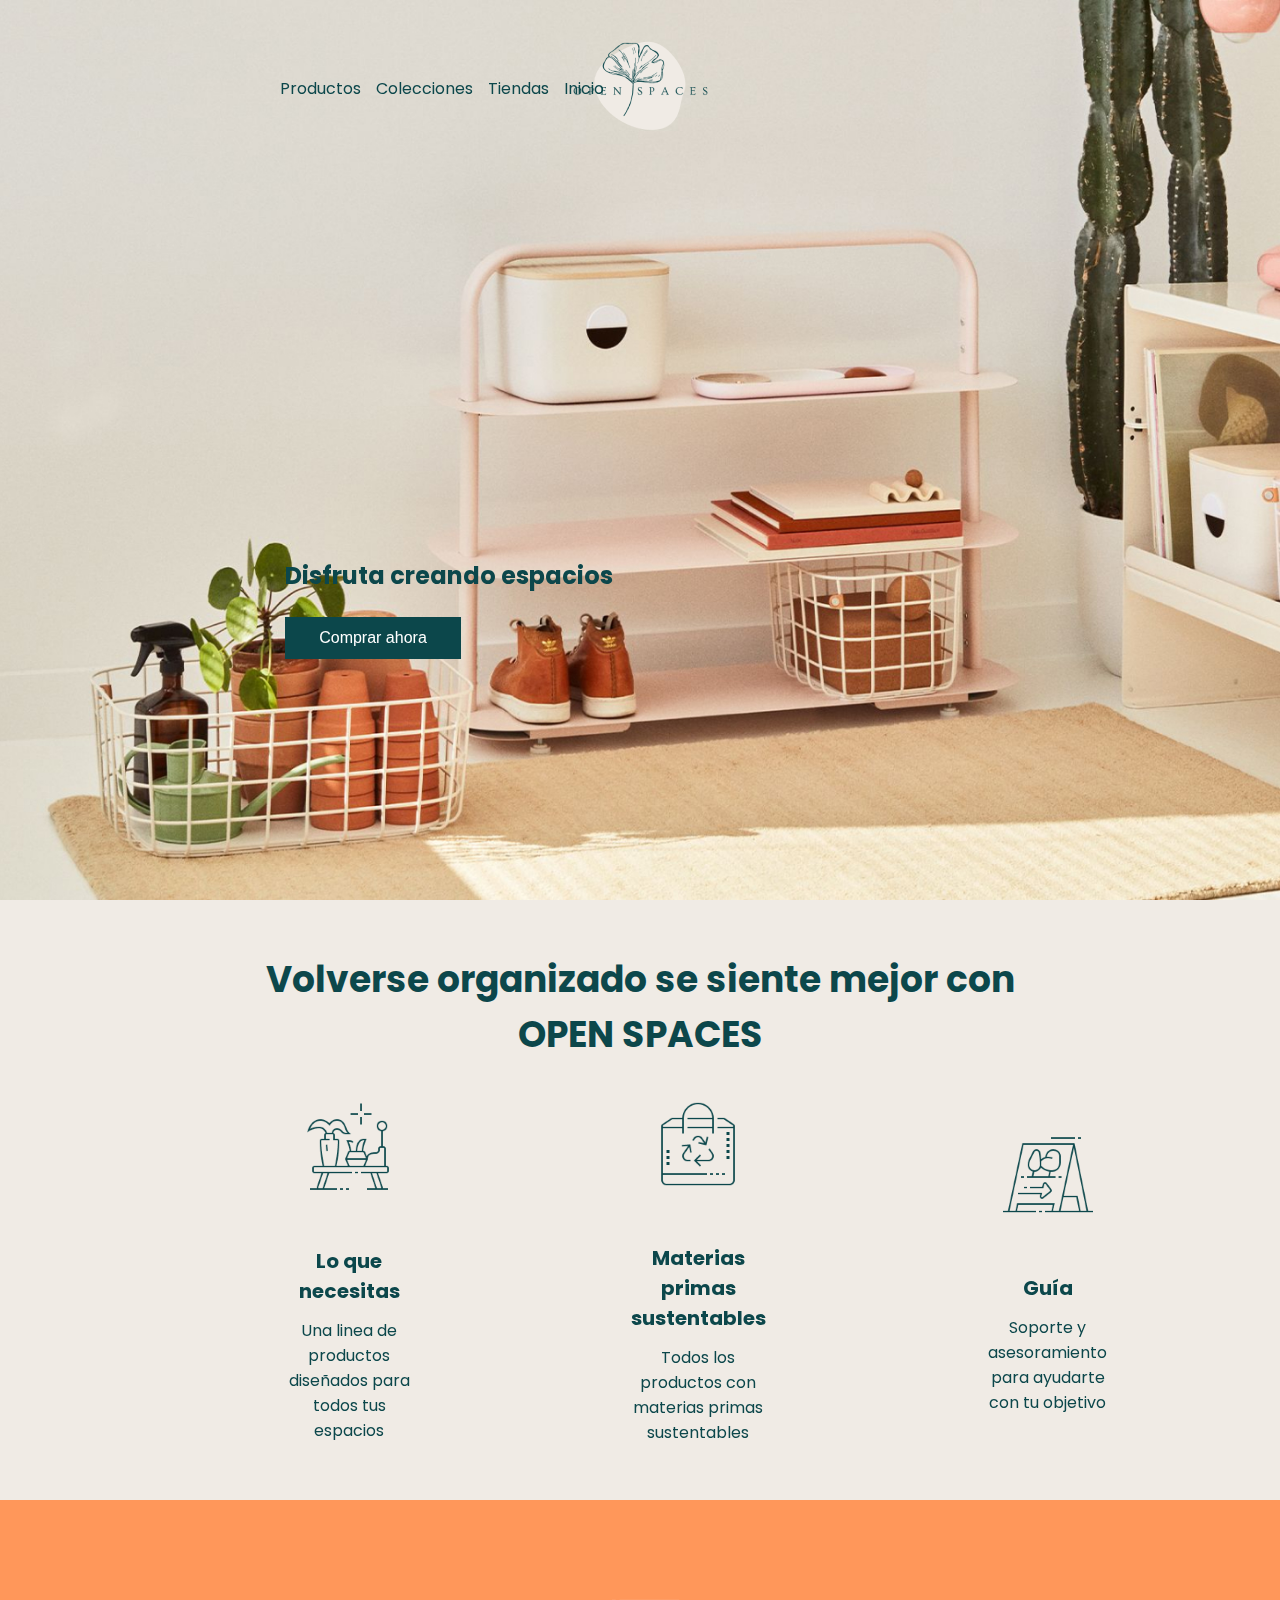
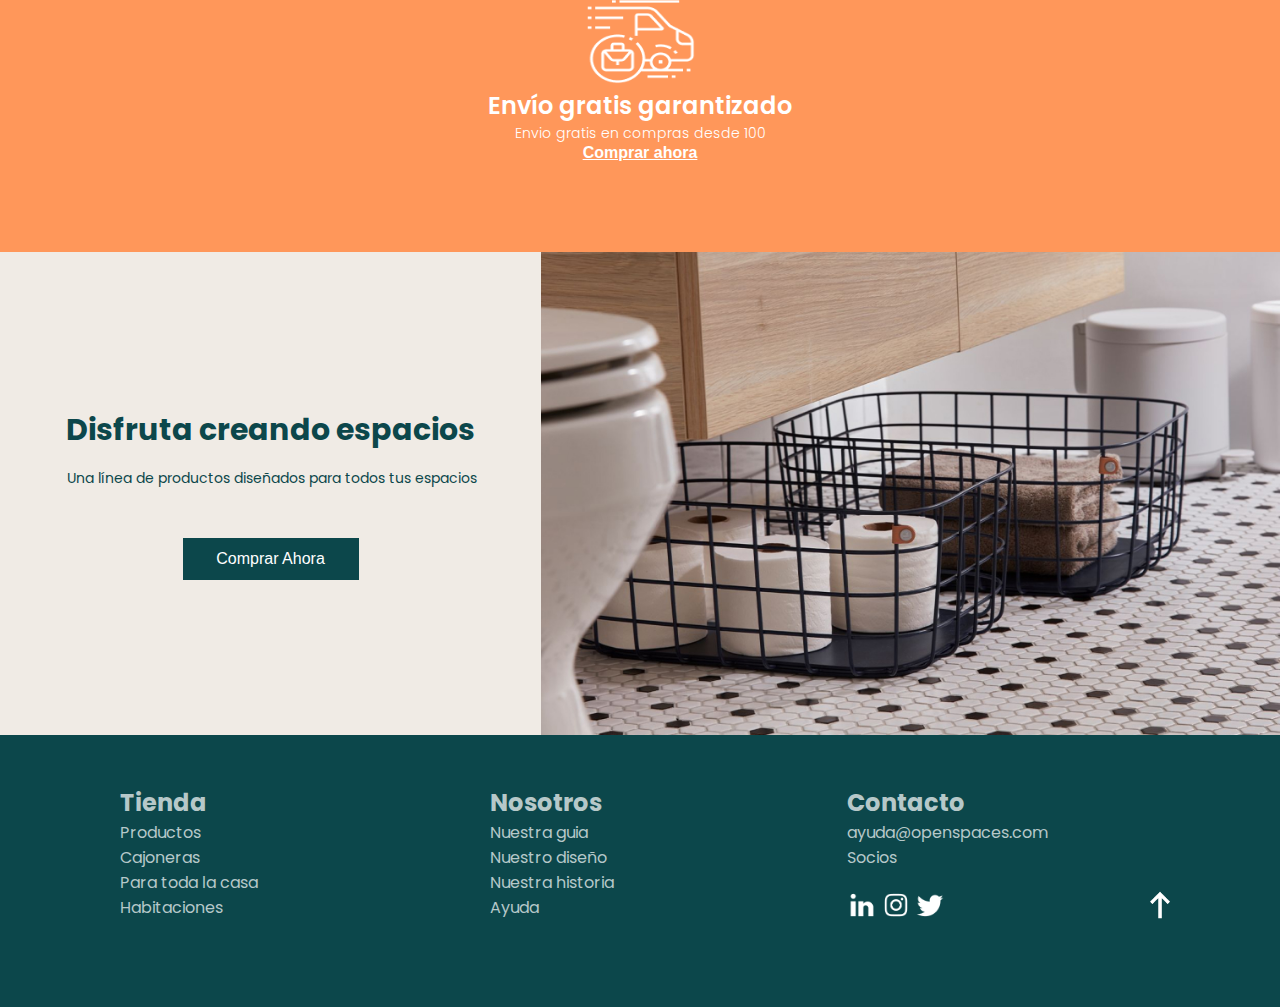
==== commit 1d0dab6f: "fix transition button module 3" ====
--- a/docs/index.html
+++ b/docs/index.html
@@ -116,7 +116,9 @@
         />
         <h2 class="section3__title">Envío gratis garantizado</h2>
         <h2 class="section3__subtitle">Envio gratis en compras desde 100</h2>
-        <a class="section3__button1" href="https://adalab.es/">Comprar ahora</a>
+        <button class="section3__button1">
+          <a href="https://adalab.es/">Comprar ahora</a>
+        </button>
       </section>
 
 
--- a/docs/assets/css/main.css
+++ b/docs/assets/css/main.css
@@ -1 +1 @@
-*{box-sizing:border-box;margin:0px;padding:0px}:root{padding:0;margin:0}body{width:100%;height:100%}.module2{background-color:#f0ebe5;color:#0c474b;display:grid;grid-template-columns:1fr;font-family:"Poppins",sans-serif}.module2__title{text-align:center;padding:37px 20px 37px 20px}.module2__title h2{padding-top:15px;font-size:24px}.module2__gridContainer{display:grid;grid-gap:18px;align-items:center;justify-content:center;text-align:center}.module2__gridContainer--article{width:208px}.module2__gridContainer--article img{width:90px;height:90px;margin-bottom:47px}.module2__gridContainer--article h2{font-size:20px;margin-bottom:12px}.module2__gridContainer--article p{font-size:16px;margin-bottom:18px}.section3{background-color:#ff975a;font-family:"Poppins",sans-serif;color:#fff;-webkit-text-decoration-style:none;text-decoration-style:none;height:352px;display:flex;flex-direction:column;justify-content:center;align-items:center;text-align:center}.section3__truck{height:98px;width:112px}.section3__title{font-size:24px;font-weight:600}.section3__subtitle{font-size:14px;font-weight:300}.section3__button1{font-size:16px;font-weight:600;color:#fff}.module4{font-family:"Poppins",sans-serif;display:flex;flex-direction:column;justify-content:center;align-items:center}.module4__first{height:339px;width:100%;background-color:#f0ebe5;color:#0c474b;display:flex;flex-direction:column;justify-content:center;align-items:center;text-align:center}.module4__first--button3{background-color:#0c474b;border:none;font-size:16px;width:176px;padding:12px 24px 12px 24px;margin-top:24px;-webkit-animation:jackInTheBox;animation:jackInTheBox;-webkit-animation-duration:2s;animation-duration:2s}.module4__first--button3 a{text-decoration:none;color:#fff}.module4__first h2{font-size:24px;padding-left:27px;padding-right:27px;margin-bottom:15px}.module4__first p{margin-bottom:25px;margin-left:2px;font-size:14px}.section5__bathroom{display:flex}.section5__bathroom img{width:100%}.section5__bathroom{display:flex}.section5__bathroom img{width:100%}@media (min-width: 768px){.module1{justify-content:flex-start;align-items:flex-start;text-align:right;margin-left:147px;width:430px;height:112px}.module1__title{font-size:36px;text-align:left}.module2{grid-template-rows:1fr 1fr;height:600px}.module2__gridContainer{grid-template-columns:1fr 1fr 1fr;text-align:center}.module2__gridContainer--article{padding-bottom:50px;padding-left:70px}.module4__first h2{font-size:30px}}@media (min-width: 768px) and (min-width: 1200px){.module2__gridContainer{margin-left:250px;transform:translateX(-40px)}.module2__title{display:flex;flex-direction:row;justify-content:center}.module2__title h2{width:799px;font-size:36px}.module4{background-color:#f0ebe5;display:flex;flex-direction:row}.module4__first{width:50%;height:100%}.module4__bathroom{width:50%;height:100%}}.header{width:100%;background-image:url(../images/header.jpg);height:100vh;position:relative;background-position-x:center;background-size:cover;background-repeat:no-repeat;background-color:transparent}.container{width:100%;display:flex;flex-direction:row;justify-content:space-between}.container__hamburguer{width:40px;height:40px;position:fixed;top:55px;left:33px}.container__hamburguer img{width:24px;height:24px}.container__logo{width:100%;display:flex;flex-direction:row;justify-content:center;align-items:center;position:center}.container__logo img{width:213px;height:96px;margin-top:19px}.module1{font-family:"Poppins",sans-serif;display:flex;flex-direction:column;align-items:center;position:relative;bottom:-300px}.module1__h1{text-align:center;color:#0c474b;font-size:24px}.module1__button1{background-color:#0c474b;border:none;font-size:16px;width:176px;padding:12px 24px 12px 24px;margin-top:24px;-webkit-animation:jackInTheBox;animation:jackInTheBox;-webkit-animation-duration:2s;animation-duration:2s}.module1__button1 a{text-decoration:none;color:#fff}.container__menu{display:none}@media (min-width: 768px){.container__hamburguer{display:flex;top:75px;left:82px}.container__logo img{justify-content:flex-start;margin-top:39px;position:center}.module1{width:-webkit-fit-content;width:-moz-fit-content;width:fit-content;text-align:center;padding-left:105px;padding-top:123px}}@media (min-width: 1200px){.container__hamburguer{display:none}.container__menu{display:flex;flex-direction:row;justify-content:center;align-items:center;font-family:"Poppins",sans-serif;font-size:16px;position:fixed;top:76px;left:280px}.container__menu li{color:#0c474b;text-decoration:none;list-style:none;margin-right:15px}.container__menu a{text-decoration:none;color:#0c474b}.module1{margin-left:180px;align-items:flex-start}}.footer{width:100%;height:-webkit-fit-content;height:-moz-fit-content;height:fit-content;background-color:#0c474b;display:flex;flex-direction:column;align-items:flex-start;color:#b6c8c9;font-family:"Poppins",sans-serif;padding-left:100px;padding-top:40px}.footer__shop--list a{color:#b6c8c9;text-decoration:none}.footer__shop--list li{list-style:none}.footer__we--list a{color:#b6c8c9;text-decoration:none}.footer__we--list li{list-style:none}.footer__contact a{color:#b6c8c9;text-decoration:none}.footer__contact li{list-style:none}.rrss{margin-top:20px}.rrss img{width:30px;height:30px;margin-bottom:30px}.arrow{position:relative;left:200px;bottom:73px;-webkit-animation:backInUp;animation:backInUp;-webkit-animation-duration:2s;animation-duration:2s}.arrow img{width:40px;height:40px}@media (min-width: 768px){.footer{flex-direction:row;padding-top:30px;padding-bottom:30px;padding-left:0px}.footer__shop{margin-left:100px;padding:20px}.footer__we{margin-left:20px;padding:20px}.footer__contact{margin-left:20px;padding:20px}.arrow{position:relative;bottom:-122px;left:20px}}@media (min-width: 1200px){.footer{padding-left:0;justify-content:space-between}.arrow{bottom:-120px;left:-100px}}
+*{box-sizing:border-box;margin:0px;padding:0px}:root{padding:0;margin:0}body{width:100%;height:100%}.module2{background-color:#f0ebe5;color:#0c474b;display:grid;grid-template-columns:1fr;font-family:"Poppins",sans-serif}.module2__title{text-align:center;padding:37px 20px 37px 20px}.module2__title h2{padding-top:15px;font-size:24px}.module2__gridContainer{display:grid;grid-gap:18px;align-items:center;justify-content:center;text-align:center}.module2__gridContainer--article{width:208px}.module2__gridContainer--article img{width:90px;height:90px;margin-bottom:47px}.module2__gridContainer--article h2{font-size:20px;margin-bottom:12px}.module2__gridContainer--article p{font-size:16px;margin-bottom:18px}.section3{background-color:#ff975a;font-family:"Poppins",sans-serif;color:#fff;-webkit-text-decoration-style:none;text-decoration-style:none;height:352px;display:flex;flex-direction:column;justify-content:center;align-items:center;text-align:center}.section3__truck{height:98px;width:112px}.section3__title{font-size:24px;font-weight:600}.section3__subtitle{font-size:14px;font-weight:300}.section3__button1{background-color:transparent;border:none;font-size:16px;font-weight:600;color:#fff}.section3__button1 a{color:#fff}.section3__button1 a:hover{color:#0c474b}.module4{font-family:"Poppins",sans-serif;display:flex;flex-direction:column;justify-content:center;align-items:center}.module4__first{height:339px;width:100%;background-color:#f0ebe5;color:#0c474b;display:flex;flex-direction:column;justify-content:center;align-items:center;text-align:center}.module4__first--button3{background-color:#0c474b;border:none;font-size:16px;width:176px;padding:12px 24px 12px 24px;margin-top:24px;-webkit-animation:jackInTheBox;animation:jackInTheBox;-webkit-animation-duration:2s;animation-duration:2s}.module4__first--button3 a{text-decoration:none;color:#fff}.module4__first h2{font-size:24px;padding-left:27px;padding-right:27px;margin-bottom:15px}.module4__first p{margin-bottom:25px;margin-left:2px;font-size:14px}.section5__bathroom{display:flex}.section5__bathroom img{width:100%}.section5__bathroom{display:flex}.section5__bathroom img{width:100%}@media (min-width: 768px){.module1{justify-content:flex-start;align-items:flex-start;text-align:right;margin-left:147px;width:430px;height:112px}.module1__title{font-size:36px;text-align:left}.module2{grid-template-rows:1fr 1fr;height:600px}.module2__gridContainer{grid-template-columns:1fr 1fr 1fr;text-align:center}.module2__gridContainer--article{padding-bottom:50px;padding-left:70px}.module4__first h2{font-size:30px}}@media (min-width: 768px) and (min-width: 1200px){.module2__gridContainer{margin-left:250px;transform:translateX(-40px)}.module2__title{display:flex;flex-direction:row;justify-content:center}.module2__title h2{width:799px;font-size:36px}.module4{background-color:#f0ebe5;display:flex;flex-direction:row}.module4__first{width:50%;height:100%}.module4__bathroom{width:50%;height:100%}}.header{width:100%;background-image:url(../images/header.jpg);height:100vh;position:relative;background-position-x:center;background-size:cover;background-repeat:no-repeat;background-color:transparent}.container{width:100%;display:flex;flex-direction:row;justify-content:space-between}.container__hamburguer{width:40px;height:40px;position:fixed;top:55px;left:33px}.container__hamburguer img{width:24px;height:24px}.container__logo{width:100%;display:flex;flex-direction:row;justify-content:center;align-items:center;position:center}.container__logo img{width:213px;height:96px;margin-top:19px}.module1{font-family:"Poppins",sans-serif;display:flex;flex-direction:column;align-items:center;position:relative;bottom:-300px}.module1__h1{text-align:center;color:#0c474b;font-size:24px}.module1__button1{background-color:#0c474b;border:none;font-size:16px;width:176px;padding:12px 24px 12px 24px;margin-top:24px;-webkit-animation:jackInTheBox;animation:jackInTheBox;-webkit-animation-duration:2s;animation-duration:2s}.module1__button1 a{text-decoration:none;color:#fff}.container__menu{display:none}@media (min-width: 768px){.container__hamburguer{display:flex;top:75px;left:82px}.container__logo img{justify-content:flex-start;margin-top:39px;position:center}.module1{width:-webkit-fit-content;width:-moz-fit-content;width:fit-content;text-align:center;padding-left:105px;padding-top:123px}}@media (min-width: 1200px){.container__hamburguer{display:none}.container__menu{display:flex;flex-direction:row;justify-content:center;align-items:center;font-family:"Poppins",sans-serif;font-size:16px;position:fixed;top:76px;left:280px}.container__menu li{color:#0c474b;text-decoration:none;list-style:none;margin-right:15px}.container__menu a{text-decoration:none;color:#0c474b}.module1{margin-left:180px;align-items:flex-start}}.footer{width:100%;height:-webkit-fit-content;height:-moz-fit-content;height:fit-content;background-color:#0c474b;display:flex;flex-direction:column;align-items:flex-start;color:#b6c8c9;font-family:"Poppins",sans-serif;padding-left:100px;padding-top:40px}.footer__shop--list a{color:#b6c8c9;text-decoration:none}.footer__shop--list li{list-style:none}.footer__we--list a{color:#b6c8c9;text-decoration:none}.footer__we--list li{list-style:none}.footer__contact a{color:#b6c8c9;text-decoration:none}.footer__contact li{list-style:none}.rrss{margin-top:20px}.rrss img{width:30px;height:30px;margin-bottom:30px}.arrow{position:relative;left:200px;bottom:73px;-webkit-animation:backInUp;animation:backInUp;-webkit-animation-duration:2s;animation-duration:2s}.arrow img{width:40px;height:40px}@media (min-width: 768px){.footer{flex-direction:row;padding-top:30px;padding-bottom:30px;padding-left:0px}.footer__shop{margin-left:100px;padding:20px}.footer__we{margin-left:20px;padding:20px}.footer__contact{margin-left:20px;padding:20px}.arrow{position:relative;bottom:-122px;left:20px}}@media (min-width: 1200px){.footer{padding-left:0;justify-content:space-between}.arrow{bottom:-120px;left:-100px}}
